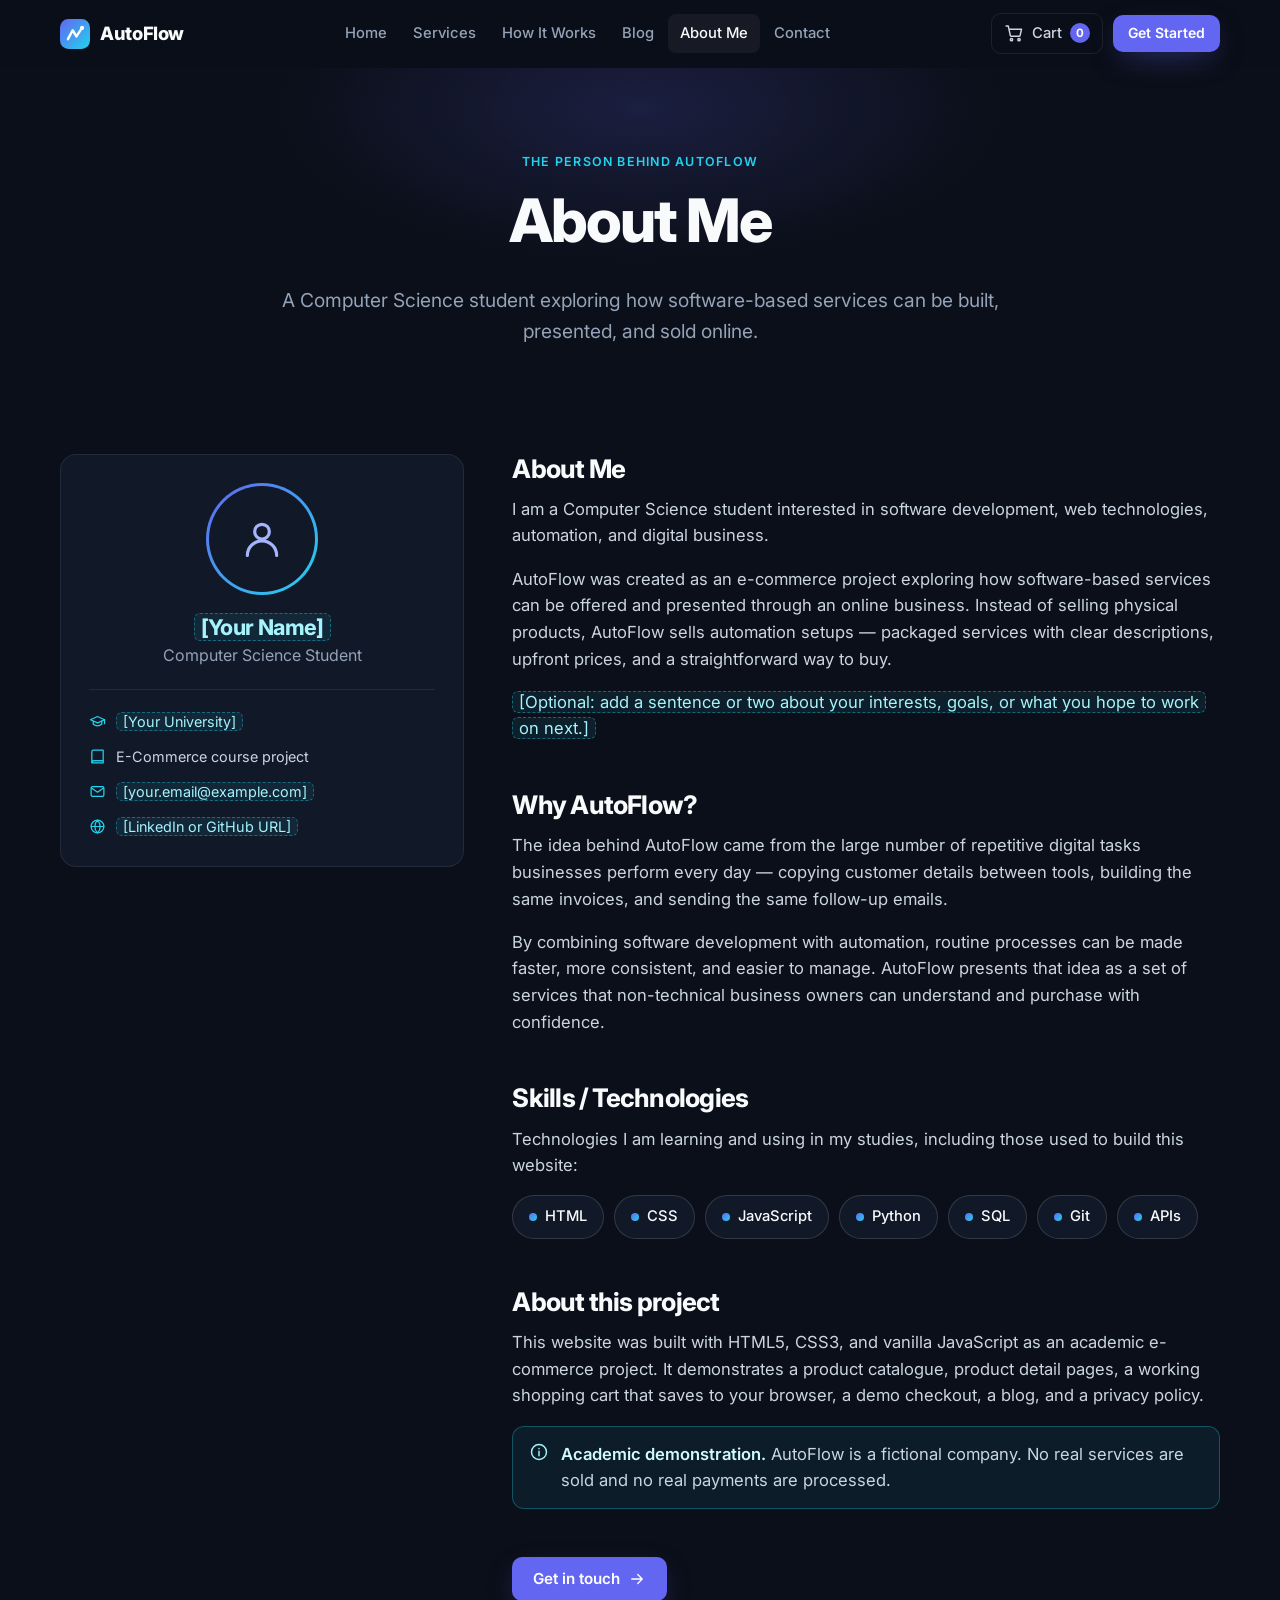
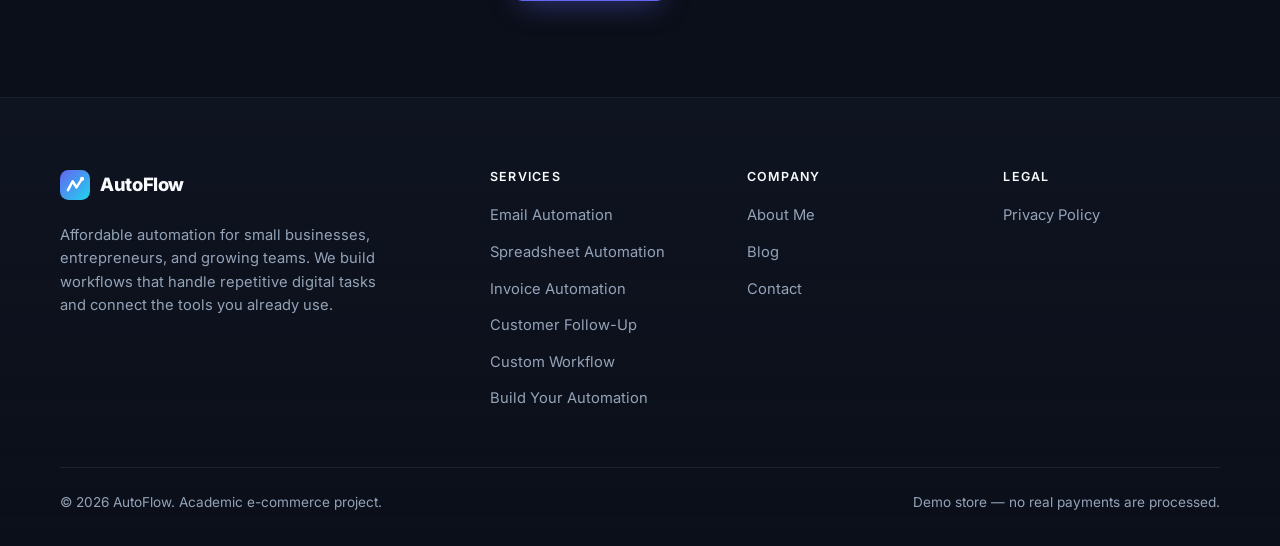
==== autoflow/about.html @ 7ad96731 "Add files via upload" ====
<!DOCTYPE html>
<html lang="en">
<head>
<meta charset="utf-8">
<meta name="viewport" content="width=device-width, initial-scale=1">
<title>About Me | AutoFlow</title>
<meta name="description" content="About the Computer Science student who created AutoFlow as an academic e-commerce project.">
<meta name="theme-color" content="#0B0F19">
<meta name="color-scheme" content="dark">
<link rel="icon" href="assets/images/favicon.svg" type="image/svg+xml">
<link rel="preconnect" href="https://fonts.googleapis.com">
<link rel="preconnect" href="https://fonts.gstatic.com" crossorigin>
<link rel="stylesheet" href="https://fonts.googleapis.com/css2?family=Inter:wght@400;500;600;700;800&display=swap">
<link rel="stylesheet" href="css/style.css">
<script src="js/products.js" defer></script>
<script src="js/cart.js" defer></script>
<script src="js/main.js" defer></script>
</head>
<body>
<a class="skip-link" href="#main">Skip to main content</a>
<header class="site-header">
  <nav class="container nav" aria-label="Main">
    <a class="logo" href="index.html" aria-label="AutoFlow home"><svg class="logo-mark" viewBox="0 0 32 32" aria-hidden="true" focusable="false"><defs><linearGradient id="lg-h" x1="0" y1="0" x2="32" y2="32" gradientUnits="userSpaceOnUse"><stop stop-color="#6366F1"/><stop offset="1" stop-color="#22D3EE"/></linearGradient></defs><rect width="32" height="32" rx="9" fill="url(#lg-h)"/><path d="M8.5 21.5 13.5 12l4 6.5 6-9" fill="none" stroke="#fff" stroke-width="2.6" stroke-linecap="round" stroke-linejoin="round"/><circle cx="23.5" cy="9.5" r="2.2" fill="#fff"/></svg><span>AutoFlow</span></a>
    <ul class="nav-links" id="primary-nav">
      <li><a href="index.html">Home</a></li><li><a href="services.html">Services</a></li><li><a href="index.html#how-it-works">How It Works</a></li><li><a href="blog.html">Blog</a></li><li><a href="about.html" aria-current="page">About Me</a></li><li><a href="contact.html">Contact</a></li><li class="mobile-only"><a class="btn btn-primary" href="services.html">Get Started</a></li>
    </ul>
    <div class="nav-actions">
      <a class="cart-link" href="cart.html" data-cart-link aria-label="Cart"><svg class="icon" viewBox="0 0 24 24" fill="none" stroke="currentColor" stroke-width="1.75" stroke-linecap="round" stroke-linejoin="round" aria-hidden="true" focusable="false"><circle cx="9" cy="20" r="1.4"/><circle cx="18" cy="20" r="1.4"/><path d="M2.5 3.5h2.6l2.5 11.6a1.2 1.2 0 0 0 1.2.9h9.3a1.2 1.2 0 0 0 1.2-.9L21 7.5H6"/></svg><span class="cart-label">Cart</span><span class="cart-count" data-cart-count>0</span></a>
      <a class="btn btn-primary btn-sm btn-get" href="services.html">Get Started</a>
      <button class="nav-toggle" type="button" aria-controls="primary-nav" aria-expanded="false" aria-label="Open menu"><svg class="icon icon-open" viewBox="0 0 24 24" fill="none" stroke="currentColor" stroke-width="1.75" stroke-linecap="round" stroke-linejoin="round" aria-hidden="true" focusable="false"><path d="M4 7h16M4 12h16M4 17h16"/></svg><svg class="icon icon-close" viewBox="0 0 24 24" fill="none" stroke="currentColor" stroke-width="1.75" stroke-linecap="round" stroke-linejoin="round" aria-hidden="true" focusable="false"><path d="M6 6l12 12M18 6 6 18"/></svg></button>
    </div>
  </nav>
</header>
<main id="main" tabindex="-1">

<section class="page-hero" aria-labelledby="page-title">
  <div class="container">
    <p class="eyebrow">The person behind AutoFlow</p>
    <h1 id="page-title">About Me</h1>
    <p class="lead">A Computer Science student exploring how software-based services can be built, presented, and sold online.</p>
  </div>
</section>
<section class="section-tight" aria-label="About me">
  <div class="container about-layout">
    <aside class="card profile-card" aria-label="Profile">
      <div class="avatar"><div class="avatar-inner"><svg class="icon" viewBox="0 0 24 24" fill="none" stroke="currentColor" stroke-width="1.75" stroke-linecap="round" stroke-linejoin="round" aria-hidden="true" focusable="false"><circle cx="12" cy="8" r="4"/><path d="M4 21a8 8 0 0 1 16 0"/></svg></div></div>
      <h2><em class="placeholder">[Your Name]</em></h2>
      <p class="mb-0">Computer Science Student</p>
      <ul class="profile-meta">
        <li><svg class="icon" viewBox="0 0 24 24" fill="none" stroke="currentColor" stroke-width="1.75" stroke-linecap="round" stroke-linejoin="round" aria-hidden="true" focusable="false"><path d="M2 9.5 12 5l10 4.5L12 14 2 9.5z"/><path d="M6 11.5V16c3.5 2.7 8.5 2.7 12 0v-4.5M22 9.5V15"/></svg><span><em class="placeholder">[Your University]</em></span></li>
        <li><svg class="icon" viewBox="0 0 24 24" fill="none" stroke="currentColor" stroke-width="1.75" stroke-linecap="round" stroke-linejoin="round" aria-hidden="true" focusable="false"><path d="M4 5.5A2.5 2.5 0 0 1 6.5 3H20v15H6.5A2.5 2.5 0 0 0 4 20.5v-15z"/><path d="M4 20.5A2.5 2.5 0 0 1 6.5 18H20v3H6.5A2.5 2.5 0 0 1 4 20.5z"/></svg><span>E-Commerce course project</span></li>
        <li><svg class="icon" viewBox="0 0 24 24" fill="none" stroke="currentColor" stroke-width="1.75" stroke-linecap="round" stroke-linejoin="round" aria-hidden="true" focusable="false"><rect x="3" y="5" width="18" height="14" rx="2"/><path d="m3.5 7 8.5 6 8.5-6"/></svg><span><em class="placeholder">[your.email@example.com]</em></span></li>
        <li><svg class="icon" viewBox="0 0 24 24" fill="none" stroke="currentColor" stroke-width="1.75" stroke-linecap="round" stroke-linejoin="round" aria-hidden="true" focusable="false"><circle cx="12" cy="12" r="9"/><path d="M3 12h18M12 3c2.5 2.6 3.8 5.6 3.8 9s-1.3 6.4-3.8 9c-2.5-2.6-3.8-5.6-3.8-9S9.5 5.6 12 3z"/></svg><span><em class="placeholder">[LinkedIn or GitHub URL]</em></span></li>
      </ul>
    </aside>
    <div class="about-content">
      <div class="about-block">
        <h2>About Me</h2>
        <p>I am a Computer Science student interested in software development, web technologies, automation, and digital business.</p>
        <p>AutoFlow was created as an e-commerce project exploring how software-based services can be offered and presented through an online business. Instead of selling physical products, AutoFlow sells automation setups — packaged services with clear descriptions, upfront prices, and a straightforward way to buy.</p>
        <p><em class="placeholder">[Optional: add a sentence or two about your interests, goals, or what you hope to work on next.]</em></p>
      </div>
      <div class="about-block">
        <h2>Why AutoFlow?</h2>
        <p>The idea behind AutoFlow came from the large number of repetitive digital tasks businesses perform every day — copying customer details between tools, building the same invoices, and sending the same follow-up emails.</p>
        <p>By combining software development with automation, routine processes can be made faster, more consistent, and easier to manage. AutoFlow presents that idea as a set of services that non-technical business owners can understand and purchase with confidence.</p>
      </div>
      <div class="about-block">
        <h2>Skills / Technologies</h2>
        <p>Technologies I am learning and using in my studies, including those used to build this website:</p>
        <ul class="skill-badges" aria-label="Skills and technologies"><li class="skill-badge"><span class="dot" aria-hidden="true"></span>HTML</li><li class="skill-badge"><span class="dot" aria-hidden="true"></span>CSS</li><li class="skill-badge"><span class="dot" aria-hidden="true"></span>JavaScript</li><li class="skill-badge"><span class="dot" aria-hidden="true"></span>Python</li><li class="skill-badge"><span class="dot" aria-hidden="true"></span>SQL</li><li class="skill-badge"><span class="dot" aria-hidden="true"></span>Git</li><li class="skill-badge"><span class="dot" aria-hidden="true"></span>APIs</li></ul>
      </div>
      <div class="about-block">
        <h2>About this project</h2>
        <p>This website was built with HTML5, CSS3, and vanilla JavaScript as an academic e-commerce project. It demonstrates a product catalogue, product detail pages, a working shopping cart that saves to your browser, a demo checkout, a blog, and a privacy policy.</p>
        <div class="notice"><svg class="icon" viewBox="0 0 24 24" fill="none" stroke="currentColor" stroke-width="1.75" stroke-linecap="round" stroke-linejoin="round" aria-hidden="true" focusable="false"><circle cx="12" cy="12" r="9"/><path d="M12 11v5.5M12 7.8v.2"/></svg><p><strong>Academic demonstration.</strong> AutoFlow is a fictional company. No real services are sold and no real payments are processed.</p></div>
      </div>
      <a class="btn btn-primary" href="contact.html">Get in touch <svg class="icon icon-arrow" viewBox="0 0 24 24" fill="none" stroke="currentColor" stroke-width="1.75" stroke-linecap="round" stroke-linejoin="round" aria-hidden="true" focusable="false"><path d="M5 12h14M13 6l6 6-6 6"/></svg></a>
    </div>
  </div>
</section>

</main>
<footer class="site-footer">
  <div class="container">
    <div class="footer-grid">
      <div class="footer-brand">
        <a class="logo" href="index.html" aria-label="AutoFlow home"><svg class="logo-mark" viewBox="0 0 32 32" aria-hidden="true" focusable="false"><defs><linearGradient id="lg-f" x1="0" y1="0" x2="32" y2="32" gradientUnits="userSpaceOnUse"><stop stop-color="#6366F1"/><stop offset="1" stop-color="#22D3EE"/></linearGradient></defs><rect width="32" height="32" rx="9" fill="url(#lg-f)"/><path d="M8.5 21.5 13.5 12l4 6.5 6-9" fill="none" stroke="#fff" stroke-width="2.6" stroke-linecap="round" stroke-linejoin="round"/><circle cx="23.5" cy="9.5" r="2.2" fill="#fff"/></svg><span>AutoFlow</span></a>
        <p>Affordable automation for small businesses, entrepreneurs, and growing teams. We build workflows that handle repetitive digital tasks and connect the tools you already use.</p>
      </div>
      <div>
        <h2 class="footer-title">Services</h2>
        <ul class="footer-links">
          <li><a href="product.html?id=email">Email Automation</a></li>
          <li><a href="product.html?id=spreadsheet">Spreadsheet Automation</a></li>
          <li><a href="product.html?id=invoice">Invoice Automation</a></li>
          <li><a href="product.html?id=followup">Customer Follow-Up</a></li>
          <li><a href="product.html?id=custom">Custom Workflow</a></li>
          <li><a href="automation-builder.html">Build Your Automation</a></li>
        </ul>
      </div>
      <div>
        <h2 class="footer-title">Company</h2>
        <ul class="footer-links">
          <li><a href="about.html">About Me</a></li>
          <li><a href="blog.html">Blog</a></li>
          <li><a href="contact.html">Contact</a></li>
        </ul>
      </div>
      <div>
        <h2 class="footer-title">Legal</h2>
        <ul class="footer-links">
          <li><a href="privacy.html">Privacy Policy</a></li>
        </ul>
      </div>
    </div>
    <div class="footer-bottom">
      <p>© 2026 AutoFlow. Academic e-commerce project.</p>
      <p>Demo store — no real payments are processed.</p>
    </div>
  </div>
</footer>
<div class="toast-region" aria-live="polite"></div>
</body>
</html>
---- autoflow/css/style.css ----
/* ==========================================================================
   AutoFlow — Global stylesheet
   Academic e-commerce project · HTML5 / CSS3 / Vanilla JS
   ========================================================================== */

/* ---------- Design tokens ---------- */
:root {
  --bg: #0B0F19;
  --bg-2: #111827;
  --bg-3: #162033;
  --primary: #6366F1;
  --primary-hover: #7C7FF5;
  --accent: #22D3EE;
  --text: #F8FAFC;
  --text-soft: #CBD5E1;
  --muted: #94A3B8;
  --border: rgba(255, 255, 255, 0.08);
  --border-strong: rgba(255, 255, 255, 0.14);
  --border-hover: rgba(99, 102, 241, 0.55);
  --success: #34D399;
  --danger: #F87171;
  --grad: linear-gradient(135deg, #6366F1 0%, #22D3EE 100%);
  --radius: 16px;
  --radius-sm: 10px;
  --shadow: 0 18px 40px -18px rgba(0, 0, 0, 0.7);
  --shadow-glow: 0 10px 30px -10px rgba(99, 102, 241, 0.55);
  --max: 1160px;
  --header-h: 68px;
  --font: "Inter", system-ui, -apple-system, "Segoe UI", Roboto, Helvetica, Arial, sans-serif;
  color-scheme: dark;
}

/* ---------- Reset / base ---------- */
*, *::before, *::after { box-sizing: border-box; }
html { scroll-behavior: smooth; scroll-padding-top: calc(var(--header-h) + 16px); -webkit-text-size-adjust: 100%; }
body {
  margin: 0;
  font-family: var(--font);
  font-size: 16px;
  line-height: 1.6;
  background: var(--bg);
  color: var(--text);
  -webkit-font-smoothing: antialiased;
  overflow-x: hidden;
}
img, svg { display: block; max-width: 100%; }
a { color: inherit; text-decoration: none; }
button { font: inherit; }
h1, h2, h3, h4 { margin: 0 0 0.5em; line-height: 1.15; letter-spacing: -0.02em; color: var(--text); }
h1 { font-size: clamp(2.25rem, 5.2vw, 3.75rem); font-weight: 800; letter-spacing: -0.035em; }
h2 { font-size: clamp(1.75rem, 3.4vw, 2.5rem); font-weight: 750; letter-spacing: -0.03em; }
h3 { font-size: 1.15rem; font-weight: 650; }
.h3 { font-size: 1.2rem; font-weight: 650; letter-spacing: -0.01em; }
p { margin: 0 0 1em; color: var(--muted); }
ul, ol { color: var(--muted); }
strong { color: var(--text); font-weight: 600; }
.lead { font-size: clamp(1.05rem, 1.6vw, 1.2rem); color: var(--muted); max-width: 60ch; }
.muted { color: var(--muted); }
.small { font-size: 0.875rem; }
.center { text-align: center; }

:focus-visible { outline: 2px solid var(--accent); outline-offset: 3px; border-radius: 6px; }

.sr-only {
  position: absolute !important; width: 1px; height: 1px; padding: 0; margin: -1px;
  overflow: hidden; clip: rect(0 0 0 0); white-space: nowrap; border: 0;
}
.skip-link {
  position: absolute; left: 16px; top: -100px; z-index: 200;
  background: var(--primary); color: #fff; padding: 10px 16px; border-radius: 8px; font-weight: 600;
}
.skip-link:focus { top: 12px; }

@media (prefers-reduced-motion: reduce) {
  *, *::before, *::after { animation: none !important; transition: none !important; }
  html { scroll-behavior: auto; }
}

/* ---------- Layout ---------- */
.container { width: min(var(--max), 100% - 32px); margin-inline: auto; }
.container-narrow { width: min(760px, 100% - 32px); margin-inline: auto; }
section { padding: 96px 0; }
.section-tight { padding: 48px 0 96px; }
.section-alt { background: linear-gradient(180deg, transparent, rgba(17, 24, 39, 0.65) 20%, rgba(17, 24, 39, 0.65) 80%, transparent); }
.section-head { max-width: 680px; margin: 0 auto 56px; text-align: center; }
.section-head .lead { margin-inline: auto; }
.section-head.left { margin-left: 0; text-align: left; }

.grid { display: grid; gap: 24px; }
.grid-2 { grid-template-columns: repeat(2, minmax(0, 1fr)); }
.grid-3 { grid-template-columns: repeat(3, minmax(0, 1fr)); }
.grid-4 { grid-template-columns: repeat(4, minmax(0, 1fr)); }
@media (max-width: 1000px) {
  .grid-3, .grid-4 { grid-template-columns: repeat(2, minmax(0, 1fr)); }
}
@media (max-width: 640px) {
  section { padding: 72px 0; }
  .grid-2, .grid-3, .grid-4 { grid-template-columns: minmax(0, 1fr); }
}

/* ---------- Typography helpers ---------- */
.eyebrow {
  display: inline-flex; align-items: center; gap: 8px;
  font-size: 0.78rem; font-weight: 600; letter-spacing: 0.1em; text-transform: uppercase;
  color: var(--accent); margin-bottom: 14px;
}
.eyebrow-pill {
  padding: 6px 12px 6px 8px; border-radius: 999px;
  border: 1px solid rgba(34, 211, 238, 0.25); background: rgba(34, 211, 238, 0.06);
  letter-spacing: 0.04em; text-transform: none; font-size: 0.82rem; color: #A5F3FC;
}
.eyebrow-pill .dot { width: 8px; height: 8px; border-radius: 50%; background: var(--accent); box-shadow: 0 0 0 4px rgba(34, 211, 238, 0.15); }
.gradient-text {
  background: var(--grad); -webkit-background-clip: text; background-clip: text;
  color: transparent; -webkit-text-fill-color: transparent;
}

/* ---------- Icons ---------- */
.icon { width: 20px; height: 20px; flex: none; }
.icon-box {
  width: 46px; height: 46px; border-radius: 12px; display: grid; place-items: center;
  background: rgba(99, 102, 241, 0.12); color: #A5B4FC;
  border: 1px solid rgba(99, 102, 241, 0.28); margin-bottom: 20px; flex: none;
}
.icon-box .icon { width: 22px; height: 22px; }
.icon-box.cyan { background: rgba(34, 211, 238, 0.09); color: var(--accent); border-color: rgba(34, 211, 238, 0.28); }
.icon-box.lg { width: 56px; height: 56px; border-radius: 14px; }
.icon-box.lg .icon { width: 26px; height: 26px; }

/* ---------- Buttons ---------- */
.btn {
  display: inline-flex; align-items: center; justify-content: center; gap: 8px;
  padding: 12px 20px; border-radius: var(--radius-sm); border: 1px solid transparent;
  font-weight: 600; font-size: 0.95rem; line-height: 1.2; cursor: pointer; white-space: nowrap;
  transition: background-color 0.18s ease, border-color 0.18s ease, color 0.18s ease, transform 0.18s ease, box-shadow 0.18s ease;
}
.btn .icon { width: 18px; height: 18px; transition: transform 0.18s ease; }
.btn:hover .icon-arrow { transform: translateX(3px); }
.btn-primary { background: var(--primary); color: #fff; box-shadow: var(--shadow-glow); }
.btn-primary:hover { background: var(--primary-hover); transform: translateY(-1px); }
.btn-primary:active { transform: translateY(0); }
.btn-secondary { background: rgba(255, 255, 255, 0.04); border-color: var(--border-strong); color: var(--text); }
.btn-secondary:hover { background: rgba(255, 255, 255, 0.08); border-color: rgba(255, 255, 255, 0.24); }
.btn-gradient { background: var(--grad); color: #0B0F19; box-shadow: 0 10px 30px -10px rgba(34, 211, 238, 0.45); }
.btn-gradient:hover { transform: translateY(-1px); filter: brightness(1.06); }
.btn-ghost { background: transparent; color: var(--muted); padding: 10px 12px; }
.btn-ghost:hover { color: var(--text); background: rgba(255, 255, 255, 0.05); }
.btn-sm { padding: 9px 14px; font-size: 0.875rem; }
.btn-lg { padding: 15px 26px; font-size: 1rem; }
.btn-block { width: 100%; }
.btn[disabled], .btn[aria-disabled="true"] { opacity: 0.5; cursor: not-allowed; transform: none; box-shadow: none; }
.btn.is-added { background: #059669; box-shadow: none; }

.text-link { color: #A5B4FC; font-weight: 600; display: inline-flex; align-items: center; gap: 6px; }
.text-link:hover { color: var(--accent); }
.text-link .icon { width: 16px; height: 16px; }

/* ---------- Badges ---------- */
.badge {
  display: inline-flex; align-items: center; gap: 6px; padding: 4px 10px; border-radius: 999px;
  font-size: 0.75rem; font-weight: 600; background: rgba(255, 255, 255, 0.06); color: var(--text-soft);
  border: 1px solid var(--border);
}
.badge-grad { background: var(--grad); color: #0B0F19; border: 0; }
.badge-demo { background: rgba(34, 211, 238, 0.1); color: #A5F3FC; border-color: rgba(34, 211, 238, 0.3); }

/* ---------- Header / navigation ---------- */
.site-header {
  position: sticky; top: 0; z-index: 60; height: var(--header-h);
  background: rgba(11, 15, 25, 0.78); -webkit-backdrop-filter: blur(14px); backdrop-filter: blur(14px);
  border-bottom: 1px solid transparent; transition: border-color 0.2s ease;
}
.site-header.scrolled { border-bottom-color: var(--border); }
.nav { height: 100%; display: flex; align-items: center; justify-content: space-between; gap: 20px; }
.logo { display: inline-flex; align-items: center; gap: 10px; font-weight: 800; font-size: 1.15rem; letter-spacing: -0.02em; }
.logo-mark { width: 30px; height: 30px; }
.nav-links { display: flex; align-items: center; gap: 2px; list-style: none; margin: 0; padding: 0; }
.nav-links a {
  display: block; padding: 8px 12px; border-radius: 8px; color: var(--muted);
  font-size: 0.925rem; font-weight: 500; transition: color 0.15s ease, background-color 0.15s ease;
}
.nav-links a:hover, .nav-links a[aria-current="page"] { color: var(--text); background: rgba(255, 255, 255, 0.05); }
.nav-links .mobile-only { display: none; }
.nav-actions { display: flex; align-items: center; gap: 10px; }
.cart-link {
  display: inline-flex; align-items: center; gap: 8px; padding: 8px 12px; border-radius: 10px;
  color: var(--text-soft); font-size: 0.925rem; font-weight: 500; border: 1px solid var(--border);
  transition: border-color 0.15s ease, background-color 0.15s ease;
}
.cart-link:hover, .cart-link[aria-current="page"] { border-color: var(--border-strong); background: rgba(255, 255, 255, 0.05); color: var(--text); }
.cart-count {
  min-width: 20px; height: 20px; padding: 0 6px; border-radius: 999px; background: var(--primary);
  color: #fff; font-size: 0.72rem; font-weight: 700; display: inline-grid; place-items: center;
}
.cart-count.bump { animation: bump 0.35s ease; }
@keyframes bump { 50% { transform: scale(1.3); } }
.nav-toggle {
  display: none; width: 42px; height: 42px; border-radius: 10px; border: 1px solid var(--border);
  background: transparent; color: var(--text); cursor: pointer; place-items: center;
}
.nav-toggle .icon-close { display: none; }
.nav-toggle[aria-expanded="true"] .icon-open { display: none; }
.nav-toggle[aria-expanded="true"] .icon-close { display: block; }

@media (max-width: 980px) {
  .nav-toggle { display: inline-grid; }
  .nav-actions .btn-get { display: none; }
  .nav-links {
    position: fixed; top: var(--header-h); left: 0; right: 0;
    flex-direction: column; align-items: stretch; gap: 4px;
    padding: 12px 16px 24px; background: var(--bg); border-bottom: 1px solid var(--border);
    box-shadow: var(--shadow); display: none;
    max-height: calc(100vh - var(--header-h)); overflow-y: auto;
  }
  .nav-links.open { display: flex; }
  .nav-links a { padding: 13px 14px; font-size: 1rem; }
  .nav-links .mobile-only { display: block; margin-top: 8px; }
  .nav-links .mobile-only .btn { display: flex; width: 100%; color: #fff; }
}
@media (max-width: 420px) {
  .cart-link .cart-label { display: none; }
}

/* ---------- Cards ---------- */
.card {
  background: var(--bg-2); border: 1px solid var(--border); border-radius: var(--radius);
  padding: 28px; position: relative;
}
.card-hover { transition: transform 0.22s ease, border-color 0.22s ease, box-shadow 0.22s ease; }
.card-hover:hover { transform: translateY(-4px); border-color: var(--border-hover); box-shadow: var(--shadow); }
.card h3 { margin-bottom: 8px; }
.card p:last-child { margin-bottom: 0; }

/* ---------- Hero ---------- */
.hero { padding: 88px 0 104px; position: relative; overflow: hidden; }
.hero::before {
  content: ""; position: absolute; inset: -240px -10% auto; height: 760px; pointer-events: none;
  background:
    radial-gradient(620px 320px at 72% 38%, rgba(99, 102, 241, 0.22), transparent 70%),
    radial-gradient(480px 260px at 18% 12%, rgba(34, 211, 238, 0.09), transparent 70%);
}
.hero::after {
  content: ""; position: absolute; inset: 0; pointer-events: none; opacity: 0.35;
  background-image: linear-gradient(rgba(255,255,255,0.035) 1px, transparent 1px), linear-gradient(90deg, rgba(255,255,255,0.035) 1px, transparent 1px);
  background-size: 56px 56px;
  -webkit-mask-image: radial-gradient(ellipse 70% 60% at 50% 30%, #000 30%, transparent 75%);
  mask-image: radial-gradient(ellipse 70% 60% at 50% 30%, #000 30%, transparent 75%);
}
.hero-grid { position: relative; z-index: 1; display: grid; grid-template-columns: 1.1fr 0.9fr; gap: 64px; align-items: center; }
.hero h1 { margin-bottom: 22px; }
.hero-actions { display: flex; flex-wrap: wrap; gap: 12px; margin-top: 34px; }
.hero-points { list-style: none; padding: 0; margin: 30px 0 0; display: flex; flex-wrap: wrap; gap: 10px 22px; font-size: 0.9rem; }
.hero-points li { display: flex; align-items: center; gap: 8px; color: var(--muted); }
.hero-points .icon { width: 16px; height: 16px; color: var(--success); }
@media (max-width: 980px) {
  .hero { padding: 64px 0 80px; }
  .hero-grid { grid-template-columns: minmax(0, 1fr); gap: 48px; }
}

/* ---------- Workflow visual (shared) ---------- */
.flow {
  margin: 0; background: linear-gradient(180deg, rgba(22, 32, 51, 0.9), rgba(17, 24, 39, 0.95));
  border: 1px solid var(--border-strong); border-radius: 20px; padding: 22px;
  box-shadow: 0 30px 80px -30px rgba(99, 102, 241, 0.45), var(--shadow);
}
.flow-header { display: flex; align-items: center; justify-content: space-between; gap: 12px; padding: 2px 4px 18px; border-bottom: 1px solid var(--border); margin-bottom: 20px; }
.flow-header strong { display: block; font-size: 0.95rem; }
.flow-header small { color: var(--muted); font-size: 0.8rem; }
.flow-header h2 { margin: 0; }
.status { display: inline-flex; align-items: center; gap: 8px; font-size: 0.78rem; font-weight: 600; color: var(--success); padding: 5px 10px; border-radius: 999px; background: rgba(52, 211, 153, 0.1); border: 1px solid rgba(52, 211, 153, 0.25); }
.status.neutral { color: var(--text-soft); background: rgba(255,255,255,0.05); border-color: var(--border); }
.status-dot { width: 7px; height: 7px; border-radius: 50%; background: currentColor; animation: pulse 2s ease-in-out infinite; }
@keyframes pulse { 0%, 100% { box-shadow: 0 0 0 0 rgba(52, 211, 153, 0.5); } 50% { box-shadow: 0 0 0 5px rgba(52, 211, 153, 0); } }

.flow-steps { list-style: none; margin: 0; padding: 0; }
.flow-step {
  position: relative; display: flex; align-items: center; gap: 14px; padding: 13px 16px;
  border: 1px solid var(--border); border-radius: 12px; background: rgba(11, 15, 25, 0.55);
  animation: rise 0.5s ease both;
}
.flow-step + .flow-step { margin-top: 26px; }
.flow-step + .flow-step::before {
  content: ""; position: absolute; left: 33px; top: -27px; width: 2px; height: 26px;
  background: linear-gradient(var(--primary), var(--accent)); opacity: 0.8;
}
.flow-step + .flow-step::after {
  content: ""; position: absolute; left: 30px; top: -6px; width: 8px; height: 8px;
  border-right: 2px solid var(--accent); border-bottom: 2px solid var(--accent); transform: rotate(45deg) translate(-2px, -2px); opacity: 0.8;
}
.flow-step:nth-child(2) { animation-delay: 0.08s; }
.flow-step:nth-child(3) { animation-delay: 0.16s; }
.flow-step:nth-child(4) { animation-delay: 0.24s; }
.flow-step:nth-child(5) { animation-delay: 0.32s; }
.flow-step:nth-child(6) { animation-delay: 0.40s; }
.flow-step:nth-child(7) { animation-delay: 0.48s; }
@keyframes rise { from { opacity: 0; transform: translateY(8px); } to { opacity: 1; transform: none; } }
.step-icon {
  width: 36px; height: 36px; border-radius: 10px; display: grid; place-items: center; flex: none;
  background: rgba(99, 102, 241, 0.14); color: #A5B4FC; border: 1px solid rgba(99, 102, 241, 0.3);
}
.step-icon .icon { width: 18px; height: 18px; }
.flow-step.trigger .step-icon { background: rgba(34, 211, 238, 0.12); color: var(--accent); border-color: rgba(34, 211, 238, 0.32); }
.step-text { min-width: 0; }
.step-text strong { display: block; font-size: 0.93rem; font-weight: 600; }
.step-text small { display: block; color: var(--muted); font-size: 0.78rem; }
.step-check { margin-left: auto; color: var(--success); }
.step-check .icon { width: 18px; height: 18px; }
.step-tag { margin-left: auto; font-size: 0.7rem; font-weight: 600; text-transform: uppercase; letter-spacing: 0.06em; color: var(--accent); }

/* ---------- Benefits ---------- */
.benefit h3 { font-size: 1.1rem; }

/* ---------- Product cards ---------- */
.product-grid .product-card.premium { grid-column: span 2; }
@media (max-width: 640px) { .product-grid .product-card.premium { grid-column: auto; } }
.product-card { display: flex; flex-direction: column; }
.product-card-top { display: flex; align-items: flex-start; justify-content: space-between; gap: 12px; }
.product-category { font-size: 0.72rem; font-weight: 600; letter-spacing: 0.09em; text-transform: uppercase; color: var(--muted); margin-bottom: 6px; display: block; }
.product-card h3 { font-size: 1.25rem; }
.product-card .desc { margin-bottom: 20px; }
.price { display: flex; align-items: baseline; flex-wrap: wrap; gap: 6px; margin: 0 0 20px; color: var(--text); }
.price-amount { font-size: 2rem; font-weight: 800; letter-spacing: -0.03em; line-height: 1; }
.price-prefix, .price-suffix { font-size: 0.85rem; color: var(--muted); font-weight: 500; }
.features { list-style: none; padding: 0; margin: 0 0 24px; display: grid; gap: 10px; }
.features li { display: flex; align-items: flex-start; gap: 10px; font-size: 0.93rem; color: var(--text-soft); }
.features .icon { width: 18px; height: 18px; color: var(--accent); margin-top: 2px; }
.card-actions { margin-top: auto; display: flex; flex-wrap: wrap; gap: 10px; }
.card-actions .btn { flex: 1 1 140px; }
.product-card.premium {
  border: 1px solid transparent;
  background: linear-gradient(var(--bg-2), var(--bg-2)) padding-box, linear-gradient(135deg, rgba(99,102,241,0.9), rgba(34,211,238,0.9)) border-box;
}
.product-card.premium::before {
  content: ""; position: absolute; inset: 0; border-radius: inherit; pointer-events: none;
  background: radial-gradient(500px 220px at 85% 0%, rgba(99, 102, 241, 0.16), transparent 70%);
}
.product-card.premium > * { position: relative; }
.product-card.premium:hover { border-color: transparent; box-shadow: 0 24px 60px -24px rgba(99, 102, 241, 0.6); }
.premium-body { display: grid; grid-template-columns: 1.1fr 1fr; gap: 28px; align-items: start; }
@media (max-width: 1000px) { .premium-body { grid-template-columns: minmax(0, 1fr); gap: 0; } }

.filters { display: flex; flex-wrap: wrap; justify-content: center; gap: 8px; margin: 0 0 16px; padding: 0; list-style: none; }
.filter-btn {
  padding: 9px 18px; border-radius: 999px; border: 1px solid var(--border-strong);
  background: transparent; color: var(--muted); font-size: 0.9rem; font-weight: 500; cursor: pointer;
  transition: all 0.15s ease;
}
.filter-btn:hover { color: var(--text); border-color: rgba(255,255,255,0.25); }
.filter-btn[aria-pressed="true"] { background: var(--text); color: var(--bg); border-color: var(--text); }
.filter-status { text-align: center; font-size: 0.875rem; color: var(--muted); margin-bottom: 36px; }

/* Comparison table */
.table-wrap { overflow-x: auto; border: 1px solid var(--border); border-radius: var(--radius); background: var(--bg-2); }
.compare-table { width: 100%; border-collapse: collapse; min-width: 640px; font-size: 0.93rem; }
.compare-table th, .compare-table td { padding: 16px 20px; text-align: left; border-bottom: 1px solid var(--border); }
.compare-table thead th { font-size: 0.75rem; text-transform: uppercase; letter-spacing: 0.08em; color: var(--muted); font-weight: 600; background: rgba(255,255,255,0.02); }
.compare-table tbody tr:last-child td, .compare-table tbody tr:last-child th { border-bottom: 0; }
.compare-table tbody th { font-weight: 600; color: var(--text); }
.compare-table td { color: var(--text-soft); }
.compare-table .price-cell { font-weight: 700; color: var(--text); white-space: nowrap; }
.compare-table tr:hover td, .compare-table tr:hover th { background: rgba(255,255,255,0.02); }

/* ---------- Before / after ---------- */
.compare { display: grid; grid-template-columns: 1fr 1fr; gap: 24px; align-items: stretch; }
@media (max-width: 860px) { .compare { grid-template-columns: minmax(0, 1fr); } }
.compare-col { display: flex; flex-direction: column; }
.compare-col .label { display: flex; align-items: center; justify-content: space-between; margin-bottom: 20px; }
.compare-col h3 { margin: 0; font-size: 1.15rem; }
.compare-col.manual { background: rgba(17, 24, 39, 0.6); }
.compare-col.manual .flow-step { border-style: dashed; background: transparent; animation: none; }
.compare-col.manual .step-icon { background: rgba(248, 113, 113, 0.08); color: #FCA5A5; border-color: rgba(248, 113, 113, 0.25); }
.compare-col.manual .flow-step + .flow-step::before { background: rgba(148, 163, 184, 0.35); }
.compare-col.manual .flow-step + .flow-step::after { border-color: rgba(148, 163, 184, 0.45); }
.compare-col.auto { border: 1px solid transparent; background: linear-gradient(var(--bg-2), var(--bg-2)) padding-box, var(--grad) border-box; }
.badge-manual { background: rgba(248, 113, 113, 0.1); color: #FCA5A5; border-color: rgba(248, 113, 113, 0.3); }
.badge-auto { background: rgba(52, 211, 153, 0.1); color: #6EE7B7; border-color: rgba(52, 211, 153, 0.3); }
.auto-panel {
  margin-top: 26px; position: relative; padding: 24px; border-radius: 14px;
  background: radial-gradient(400px 200px at 50% 0%, rgba(99,102,241,0.18), transparent 70%), rgba(11, 15, 25, 0.6);
  border: 1px solid rgba(99, 102, 241, 0.35); text-align: center;
}
.auto-panel::before {
  content: ""; position: absolute; left: 50%; top: -27px; width: 2px; height: 26px; background: linear-gradient(var(--primary), var(--accent));
}
.auto-panel .big { font-size: 1.2rem; font-weight: 700; color: var(--text); margin: 10px 0 18px; }
.auto-panel .icon-box { margin: 0 auto; }
.chip-list { list-style: none; padding: 0; margin: 0; display: flex; flex-wrap: wrap; justify-content: center; gap: 8px; }
.chip { display: inline-flex; align-items: center; gap: 6px; padding: 7px 12px; border-radius: 999px; font-size: 0.83rem; font-weight: 500; background: rgba(255,255,255,0.05); border: 1px solid var(--border); color: var(--text-soft); }
.chip .icon { width: 14px; height: 14px; color: var(--success); }
.auto-note { margin-top: auto; padding-top: 22px; font-size: 0.9rem; }

/* ---------- How it works steps ---------- */
.steps { list-style: none; padding: 0; margin: 0; display: grid; grid-template-columns: repeat(4, minmax(0, 1fr)); gap: 24px; position: relative; }
.steps::before {
  content: ""; position: absolute; top: 48px; left: 12%; right: 12%; height: 1px;
  background: linear-gradient(90deg, transparent, rgba(99,102,241,0.5), rgba(34,211,238,0.5), transparent);
}
.step { text-align: left; }
.step-num {
  width: 40px; height: 40px; border-radius: 999px; display: grid; place-items: center; margin-bottom: 18px;
  background: var(--grad); color: #0B0F19; font-weight: 800; font-size: 0.95rem; position: relative;
  box-shadow: 0 0 0 6px var(--bg-2);
}
@media (max-width: 1000px) { .steps { grid-template-columns: repeat(2, minmax(0, 1fr)); } .steps::before { display: none; } }
@media (max-width: 560px) { .steps { grid-template-columns: minmax(0, 1fr); } }

/* ---------- CTA band ---------- */
.cta-band {
  position: relative; overflow: hidden; text-align: center; padding: 72px 32px; border-radius: 24px;
  border: 1px solid var(--border-strong);
  background: radial-gradient(600px 260px at 50% 0%, rgba(99, 102, 241, 0.28), transparent 70%), radial-gradient(500px 240px at 50% 120%, rgba(34, 211, 238, 0.12), transparent 70%), var(--bg-2);
}
.cta-band h2 { max-width: 640px; margin-inline: auto; }
.cta-band p { max-width: 520px; margin: 0 auto 28px; }
.cta-actions { display: flex; flex-wrap: wrap; justify-content: center; gap: 12px; }
@media (max-width: 560px) { .cta-band { padding: 56px 20px; } }

/* ---------- Page hero (inner pages) ---------- */
.page-hero { padding: 80px 0 40px; text-align: center; position: relative; overflow: hidden; }
.page-hero::before {
  content: ""; position: absolute; inset: -200px 0 auto; height: 480px; pointer-events: none;
  background: radial-gradient(520px 220px at 50% 50%, rgba(99, 102, 241, 0.18), transparent 70%);
}
.page-hero > .container { position: relative; }
.page-hero .lead { margin-inline: auto; }
.page-hero.compact { padding: 64px 0 24px; }
.page-hero.left { text-align: left; }
.page-hero.left .lead { margin-inline: 0; }
.breadcrumb { display: flex; flex-wrap: wrap; gap: 8px; list-style: none; padding: 0; margin: 0 0 24px; font-size: 0.85rem; color: var(--muted); }
.breadcrumb li + li::before { content: "/"; margin-right: 8px; opacity: 0.5; }
.breadcrumb a:hover { color: var(--text); }

/* ---------- Product detail ---------- */
.product-detail { display: grid; grid-template-columns: minmax(0, 1.5fr) minmax(0, 0.85fr); gap: 48px; align-items: start; }
.detail-intro { margin-bottom: 48px; }
.detail-intro h1 { font-size: clamp(2rem, 4.2vw, 3rem); }
.detail-section { margin-bottom: 48px; }
.detail-section h2 { font-size: 1.4rem; margin-bottom: 20px; }
.check-grid { list-style: none; padding: 0; margin: 0; display: grid; grid-template-columns: repeat(2, minmax(0, 1fr)); gap: 12px; }
.check-grid li { display: flex; gap: 12px; align-items: flex-start; padding: 14px 16px; border-radius: 12px; background: var(--bg-2); border: 1px solid var(--border); color: var(--text-soft); font-size: 0.95rem; }
.check-grid .icon { color: var(--accent); width: 18px; height: 18px; margin-top: 2px; }
@media (max-width: 560px) { .check-grid { grid-template-columns: minmax(0, 1fr); } }
.mini-steps { list-style: none; padding: 0; margin: 0; display: grid; gap: 14px; counter-reset: ms; }
.mini-steps li { counter-increment: ms; display: grid; grid-template-columns: 34px 1fr; gap: 14px; align-items: start; }
.mini-steps li::before {
  content: counter(ms); width: 34px; height: 34px; border-radius: 50%; display: grid; place-items: center;
  font-weight: 700; font-size: 0.85rem; color: #A5B4FC; border: 1px solid rgba(99,102,241,0.4); background: rgba(99,102,241,0.1);
}
.mini-steps strong { display: block; }
.mini-steps span { color: var(--muted); font-size: 0.93rem; }
.wf-inline { list-style: none; padding: 20px; margin: 0; display: flex; flex-wrap: wrap; align-items: center; gap: 12px 8px; background: var(--bg-2); border: 1px solid var(--border); border-radius: var(--radius); }
.wf-inline li { display: inline-flex; align-items: center; gap: 8px; }
.wf-inline li + li::before { content: "→"; content: "→" / ""; color: var(--accent); font-weight: 700; }
.wf-chip { padding: 8px 14px; border-radius: 999px; background: rgba(11, 15, 25, 0.7); border: 1px solid var(--border-strong); font-size: 0.9rem; font-weight: 500; color: var(--text); }
.wf-inline li:first-child .wf-chip { border-color: rgba(34, 211, 238, 0.45); color: #A5F3FC; }
.tag-list { list-style: none; padding: 0; margin: 0; display: flex; flex-wrap: wrap; gap: 8px; }
.tag-list li { padding: 7px 13px; border-radius: 999px; background: rgba(99,102,241,0.1); border: 1px solid rgba(99,102,241,0.25); color: #C7D2FE; font-size: 0.875rem; }
.best-list { list-style: none; padding: 0; margin: 0; display: grid; gap: 10px; }
.best-list li { display: flex; gap: 10px; align-items: flex-start; color: var(--text-soft); }
.best-list .icon { color: var(--primary); width: 18px; height: 18px; margin-top: 3px; }

.buy-box { position: sticky; top: calc(var(--header-h) + 24px); }
.buy-box h2 { font-size: 1.2rem; margin-bottom: 4px; }
.buy-box .price { margin: 14px 0 6px; }
.buy-box .price-amount { font-size: 2.5rem; }
.buy-box .actions { display: grid; gap: 10px; margin: 22px 0; }
.assurances { list-style: none; padding: 20px 0 0; margin: 0; border-top: 1px solid var(--border); display: grid; gap: 10px; font-size: 0.9rem; }
.assurances li { display: flex; align-items: center; gap: 10px; color: var(--text-soft); }
.assurances .icon { width: 17px; height: 17px; color: var(--success); }
.demo-note { margin-top: 18px; font-size: 0.8rem; color: var(--muted); display: flex; gap: 8px; align-items: flex-start; }
.demo-note .icon { width: 16px; height: 16px; margin-top: 2px; color: var(--accent); }
@media (max-width: 900px) {
  .product-detail { grid-template-columns: minmax(0, 1fr); gap: 0; }
  .buy-box { position: static; margin-bottom: 48px; }
  .product-detail aside { order: -1; }
}

/* ---------- FAQ accordion ---------- */
.faq { max-width: 780px; margin: 0 auto; border-top: 1px solid var(--border); }
.faq-item { border-bottom: 1px solid var(--border); }
.faq-item h3 { margin: 0; font-size: inherit; }
.faq-q {
  width: 100%; display: flex; align-items: center; justify-content: space-between; gap: 16px;
  padding: 22px 4px; background: none; border: 0; color: var(--text); text-align: left;
  font-size: 1.05rem; font-weight: 600; cursor: pointer;
}
.faq-q:hover { color: #C7D2FE; }
.faq-q .icon { transition: transform 0.2s ease; color: var(--muted); }
.faq-q[aria-expanded="true"] .icon { transform: rotate(45deg); color: var(--accent); }
.faq-a { padding: 0 4px 22px; }
.faq-a p { margin: 0; max-width: 65ch; }

/* ---------- Cart ---------- */
.cart-layout { display: grid; grid-template-columns: minmax(0, 1.6fr) minmax(0, 1fr); gap: 28px; align-items: start; }
.cart-list { list-style: none; margin: 0; padding: 0; }
.cart-item { display: grid; grid-template-columns: auto minmax(0, 1fr) auto auto auto; gap: 18px; align-items: center; padding: 22px 0; border-bottom: 1px solid var(--border); }
.cart-item:first-child { padding-top: 6px; }
.cart-item .icon-box { margin: 0; }
.cart-item-name { font-weight: 600; color: var(--text); display: block; }
.cart-item-name:hover { color: #C7D2FE; }
.cart-item-meta { font-size: 0.85rem; color: var(--muted); }
.cart-line-total { font-weight: 700; min-width: 84px; text-align: right; }
.qty { display: inline-flex; align-items: center; border: 1px solid var(--border-strong); border-radius: 10px; overflow: hidden; }
.qty button { width: 34px; height: 34px; display: grid; place-items: center; border: 0; background: transparent; color: var(--text-soft); cursor: pointer; }
.qty button:hover:not([disabled]) { background: rgba(255,255,255,0.06); color: var(--text); }
.qty button[disabled] { opacity: 0.35; cursor: not-allowed; }
.qty button .icon { width: 15px; height: 15px; }
.qty output { min-width: 32px; text-align: center; font-weight: 600; font-size: 0.93rem; }
.remove-btn { width: 36px; height: 36px; display: grid; place-items: center; border-radius: 10px; border: 1px solid transparent; background: transparent; color: var(--muted); cursor: pointer; }
.remove-btn:hover { color: var(--danger); border-color: rgba(248,113,113,0.3); background: rgba(248,113,113,0.08); }
.remove-btn .icon { width: 18px; height: 18px; }
.cart-footer { display: flex; flex-wrap: wrap; justify-content: space-between; gap: 12px; padding-top: 22px; }
.summary h2 { font-size: 1.15rem; margin-bottom: 18px; }
.summary-row { display: flex; justify-content: space-between; gap: 12px; padding: 7px 0; font-size: 0.95rem; color: var(--muted); }
.summary-row span:last-child { color: var(--text-soft); font-variant-numeric: tabular-nums; }
.summary-total { margin-top: 10px; padding-top: 16px; border-top: 1px solid var(--border); font-size: 1.15rem; font-weight: 700; color: var(--text); }
.summary-total span:last-child { color: var(--text); }
.summary .btn { margin-top: 22px; }
.summary-items { list-style: none; padding: 0; margin: 0 0 16px; border-bottom: 1px solid var(--border); }
.summary-items li { display: flex; justify-content: space-between; gap: 12px; padding: 0 0 14px; font-size: 0.93rem; color: var(--text-soft); }
.summary-items .qty-x { color: var(--muted); }
.empty-state { text-align: center; padding: 72px 24px; }
.empty-state .icon-box { margin: 0 auto 20px; }
.empty-state p { max-width: 420px; margin: 0 auto 26px; }
@media (max-width: 900px) { .cart-layout { grid-template-columns: minmax(0, 1fr); } }
@media (max-width: 600px) {
  .cart-item { grid-template-columns: auto minmax(0, 1fr) auto; grid-template-areas: "icon info remove" "icon qty total"; gap: 12px 14px; }
  .cart-item .icon-box { grid-area: icon; align-self: start; width: 40px; height: 40px; }
  .cart-item-info { grid-area: info; }
  .cart-item .qty { grid-area: qty; justify-self: start; }
  .cart-line-total { grid-area: total; }
  .remove-btn { grid-area: remove; justify-self: end; }
}

/* ---------- Forms ---------- */
.form-grid { display: grid; grid-template-columns: repeat(2, minmax(0, 1fr)); gap: 18px; }
.field { display: flex; flex-direction: column; gap: 7px; min-width: 0; }
.field.full { grid-column: 1 / -1; }
label, .label { font-size: 0.875rem; font-weight: 500; color: var(--text-soft); }
.req { color: var(--accent); margin-left: 2px; }
.optional { color: var(--muted); font-weight: 400; font-size: 0.8rem; }
input[type="text"], input[type="email"], input[type="tel"], select, textarea {
  width: 100%; font: inherit; font-size: 0.95rem; color: var(--text); background: var(--bg);
  border: 1px solid rgba(255, 255, 255, 0.13); border-radius: var(--radius-sm); padding: 12px 14px;
  transition: border-color 0.15s ease, box-shadow 0.15s ease;
}
input::placeholder, textarea::placeholder { color: #64748B; }
textarea { min-height: 128px; resize: vertical; }
select {
  appearance: none; -webkit-appearance: none; cursor: pointer; padding-right: 40px;
  background-image: url("data:image/svg+xml,%3Csvg xmlns='http://www.w3.org/2000/svg' viewBox='0 0 24 24' fill='none' stroke='%2394A3B8' stroke-width='2' stroke-linecap='round' stroke-linejoin='round'%3E%3Cpath d='m6 9 6 6 6-6'/%3E%3C/svg%3E");
  background-repeat: no-repeat; background-position: right 14px center; background-size: 16px;
}
select option { background: var(--bg-2); color: var(--text); }
input:hover, select:hover, textarea:hover { border-color: rgba(255,255,255,0.22); }
input:focus, select:focus, textarea:focus { outline: none; border-color: var(--primary); box-shadow: 0 0 0 3px rgba(99, 102, 241, 0.3); }
.field.invalid input, .field.invalid select, .field.invalid textarea { border-color: var(--danger); }
.field.invalid input:focus, .field.invalid select:focus, .field.invalid textarea:focus { box-shadow: 0 0 0 3px rgba(248, 113, 113, 0.25); }
.error-msg { color: #FCA5A5; font-size: 0.8rem; min-height: 0; }
.error-msg:empty { display: none; }
.hint { font-size: 0.8rem; color: var(--muted); margin: 0; }
.check-field { display: flex; gap: 12px; align-items: flex-start; }
.check-field input { width: 18px; height: 18px; margin: 2px 0 0; accent-color: var(--primary); flex: none; cursor: pointer; }
.check-field label { font-weight: 400; color: var(--text-soft); cursor: pointer; }
.check-field a { color: #A5B4FC; text-decoration: underline; text-underline-offset: 2px; }
fieldset.form-section { border: 0; padding: 0; margin: 0 0 36px; min-width: 0; }
fieldset.form-section legend { padding: 0; margin-bottom: 18px; font-size: 1.15rem; font-weight: 700; color: var(--text); display: flex; align-items: center; gap: 12px; }
.legend-num { width: 28px; height: 28px; border-radius: 50%; display: inline-grid; place-items: center; background: rgba(99,102,241,0.15); border: 1px solid rgba(99,102,241,0.4); color: #C7D2FE; font-size: 0.8rem; font-weight: 700; }
.input-icon { position: relative; }
.input-icon .icon { position: absolute; left: 14px; top: 50%; transform: translateY(-50%); width: 18px; height: 18px; color: var(--muted); pointer-events: none; }
.input-icon input { padding-left: 42px; }
@media (max-width: 640px) { .form-grid { grid-template-columns: minmax(0, 1fr); } }

.notice {
  display: flex; gap: 12px; align-items: flex-start; padding: 14px 16px; border-radius: 12px;
  background: rgba(34, 211, 238, 0.07); border: 1px solid rgba(34, 211, 238, 0.3); color: #A5F3FC; font-size: 0.9rem;
}
.notice .icon { width: 20px; height: 20px; flex: none; margin-top: 1px; }
.notice p { color: inherit; margin: 0; }
.notice strong { color: #CFFAFE; }
.notice-warn { background: rgba(251, 191, 36, 0.07); border-color: rgba(251, 191, 36, 0.3); color: #FDE68A; }

.success-panel { text-align: center; padding: 56px 28px; }
.success-panel .icon-box { margin: 0 auto 22px; background: rgba(52, 211, 153, 0.12); color: var(--success); border-color: rgba(52, 211, 153, 0.35); }
.success-panel h2 { font-size: 1.75rem; }
.success-panel p { max-width: 520px; margin-inline: auto; }
.success-panel .cta-actions { margin-top: 28px; }
.order-number { display: inline-block; font-family: ui-monospace, SFMono-Regular, Menlo, monospace; padding: 4px 10px; border-radius: 8px; background: rgba(255,255,255,0.06); border: 1px solid var(--border); color: var(--text); font-size: 0.95rem; }
.order-recap { max-width: 420px; margin: 24px auto 0; text-align: left; }

/* Checkout */
.checkout-layout { display: grid; grid-template-columns: minmax(0, 1.55fr) minmax(0, 1fr); gap: 32px; align-items: start; }
.checkout-layout .summary { position: sticky; top: calc(var(--header-h) + 24px); }
.checkout-layout .notice { margin-bottom: 32px; }
@media (max-width: 900px) {
  .checkout-layout { grid-template-columns: minmax(0, 1fr); }
  .checkout-layout .summary { position: static; order: -1; }
}

/* Contact */
.contact-layout { display: grid; grid-template-columns: minmax(0, 1.5fr) minmax(0, 1fr); gap: 32px; align-items: start; }
.side-stack { display: grid; gap: 20px; }
.side-stack .card { padding: 24px; }
.side-stack h2 { font-size: 1.05rem; }
@media (max-width: 900px) { .contact-layout { grid-template-columns: minmax(0, 1fr); } }

/* ---------- Blog ---------- */
.featured-post { display: grid; grid-template-columns: 1fr 1.05fr; padding: 0; overflow: hidden; margin-bottom: 48px; }
.featured-post .post-body { padding: 40px; display: flex; flex-direction: column; justify-content: center; }
.featured-post h2 { font-size: clamp(1.5rem, 2.6vw, 2rem); }
@media (max-width: 860px) { .featured-post { grid-template-columns: minmax(0, 1fr); } .featured-post .post-body { padding: 28px; } }
.post-cover {
  position: relative; min-height: 180px; display: grid; place-items: center; overflow: hidden;
  background: radial-gradient(320px 180px at 30% 20%, rgba(99, 102, 241, 0.4), transparent 70%), radial-gradient(300px 180px at 80% 90%, rgba(34, 211, 238, 0.25), transparent 70%), #0F1626;
  border-bottom: 1px solid var(--border);
}
.post-cover::after {
  content: ""; position: absolute; inset: 0; opacity: 0.5;
  background-image: linear-gradient(rgba(255,255,255,0.05) 1px, transparent 1px), linear-gradient(90deg, rgba(255,255,255,0.05) 1px, transparent 1px);
  background-size: 28px 28px;
}
.post-cover .icon-box { position: relative; z-index: 1; margin: 0; width: 64px; height: 64px; border-radius: 18px; background: rgba(11, 15, 25, 0.7); backdrop-filter: blur(6px); }
.post-cover .icon-box .icon { width: 30px; height: 30px; }
.featured-post .post-cover { min-height: 320px; border-bottom: 0; border-right: 1px solid var(--border); }
@media (max-width: 860px) { .featured-post .post-cover { min-height: 200px; border-right: 0; border-bottom: 1px solid var(--border); } }
.post-cover.v2 { background: radial-gradient(300px 180px at 70% 20%, rgba(34, 211, 238, 0.32), transparent 70%), radial-gradient(300px 180px at 20% 90%, rgba(99, 102, 241, 0.3), transparent 70%), #0F1626; }
.post-cover.v3 { background: radial-gradient(360px 200px at 50% 0%, rgba(99, 102, 241, 0.42), transparent 70%), #0F1626; }
.post-cover.v4 { background: radial-gradient(320px 200px at 10% 50%, rgba(34, 211, 238, 0.28), transparent 70%), radial-gradient(260px 160px at 90% 30%, rgba(99, 102, 241, 0.35), transparent 70%), #0F1626; }
.post-card { padding: 0; overflow: hidden; display: flex; flex-direction: column; }
.post-card .post-body { padding: 24px; display: flex; flex-direction: column; flex: 1; }
.post-card h3 { font-size: 1.15rem; }
.post-card h3 a:hover { color: #C7D2FE; }
.post-card .text-link { margin-top: auto; }
.post-meta { display: flex; flex-wrap: wrap; align-items: center; gap: 6px 14px; font-size: 0.82rem; color: var(--muted); margin-bottom: 14px; }
.post-meta span { display: inline-flex; align-items: center; gap: 6px; }
.post-meta .icon { width: 14px; height: 14px; }

.article-header { padding: 72px 0 32px; text-align: center; position: relative; }
.article-header::before {
  content: ""; position: absolute; inset: -160px 0 auto; height: 420px; pointer-events: none;
  background: radial-gradient(520px 220px at 50% 50%, rgba(99, 102, 241, 0.16), transparent 70%);
}
.article-header > * { position: relative; }
.article-header h1 { font-size: clamp(2rem, 4.4vw, 3.1rem); max-width: 860px; margin-inline: auto; }
.article-header .post-meta { justify-content: center; margin: 22px 0 0; }
.article-header .breadcrumb { justify-content: center; }
.article-cover { border-radius: 20px; min-height: 240px; border: 1px solid var(--border); margin-bottom: 56px; }
.article { font-size: 1.075rem; }
.article p, .article li { color: var(--text-soft); line-height: 1.8; }
.article p { margin-bottom: 1.3em; }
.article h2 { font-size: 1.55rem; margin: 2.2em 0 0.7em; }
.article ul, .article ol { padding-left: 1.3em; margin: 0 0 1.4em; }
.article li { margin-bottom: 0.5em; }
.article li::marker { color: var(--accent); }
.article a { color: #A5B4FC; text-decoration: underline; text-underline-offset: 3px; }
.article a:hover { color: var(--accent); }
.article .callout { margin: 2em 0; padding: 22px 24px; border-radius: 14px; background: var(--bg-2); border: 1px solid var(--border); border-left: 3px solid var(--primary); }
.article .callout p:last-child { margin: 0; }
.article-footer { margin-top: 56px; padding-top: 32px; border-top: 1px solid var(--border); display: flex; flex-wrap: wrap; gap: 16px; justify-content: space-between; align-items: center; }
.post-nav { display: grid; grid-template-columns: 1fr 1fr; gap: 16px; margin-top: 32px; }
.post-nav a { padding: 18px 20px; border: 1px solid var(--border); border-radius: 14px; background: var(--bg-2); transition: border-color 0.2s ease; }
.post-nav a:hover { border-color: var(--border-hover); }
.post-nav small { display: block; color: var(--muted); font-size: 0.78rem; margin-bottom: 4px; }
.post-nav strong { font-size: 0.95rem; }
.post-nav .next { text-align: right; grid-column: 2; }
@media (max-width: 600px) { .post-nav { grid-template-columns: minmax(0, 1fr); } .post-nav .next { grid-column: auto; text-align: left; } }
.simple-table { width: 100%; border-collapse: collapse; margin: 0 0 1.6em; font-size: 0.95rem; }
.simple-table th, .simple-table td { border-bottom: 1px solid var(--border); padding: 12px 10px; text-align: left; vertical-align: top; color: var(--text-soft); }
.simple-table th { color: var(--text); font-weight: 600; }
.simple-table thead th { color: var(--muted); font-size: 0.78rem; text-transform: uppercase; letter-spacing: 0.08em; }

/* ---------- About ---------- */
.about-layout { display: grid; grid-template-columns: minmax(0, 0.8fr) minmax(0, 1.4fr); gap: 48px; align-items: start; }
.profile-card { text-align: center; position: sticky; top: calc(var(--header-h) + 24px); }
.avatar {
  width: 112px; height: 112px; margin: 0 auto 20px; border-radius: 50%; display: grid; place-items: center;
  background: var(--grad); color: #0B0F19; padding: 3px;
}
.avatar-inner { width: 100%; height: 100%; border-radius: 50%; background: var(--bg-2); display: grid; place-items: center; color: #A5B4FC; }
.avatar-inner .icon { width: 44px; height: 44px; }
.profile-card h2 { font-size: 1.35rem; margin-bottom: 4px; }
.profile-meta { list-style: none; padding: 20px 0 0; margin: 20px 0 0; border-top: 1px solid var(--border); display: grid; gap: 12px; text-align: left; font-size: 0.9rem; }
.profile-meta li { display: flex; gap: 10px; align-items: flex-start; color: var(--text-soft); }
.profile-meta .icon { width: 17px; height: 17px; color: var(--accent); margin-top: 3px; }
.placeholder { color: #A5F3FC; background: rgba(34, 211, 238, 0.08); border: 1px dashed rgba(34, 211, 238, 0.4); padding: 0 6px; border-radius: 6px; font-style: normal; overflow-wrap: anywhere; -webkit-box-decoration-break: clone; box-decoration-break: clone; }
.about-content h2 { font-size: 1.6rem; margin-top: 0; }
.about-block { margin-bottom: 48px; }
.about-block p { color: var(--text-soft); font-size: 1.04rem; }
.skill-badges { list-style: none; padding: 0; margin: 0; display: flex; flex-wrap: wrap; gap: 10px; }
.skill-badge { display: inline-flex; align-items: center; gap: 8px; padding: 9px 16px; border-radius: 999px; background: var(--bg-2); border: 1px solid var(--border-strong); font-weight: 500; font-size: 0.92rem; color: var(--text); transition: border-color 0.15s ease, transform 0.15s ease; }
.skill-badge:hover { border-color: var(--border-hover); transform: translateY(-2px); }
.skill-badge .dot { width: 8px; height: 8px; border-radius: 50%; background: var(--grad); }
@media (max-width: 900px) { .about-layout { grid-template-columns: minmax(0, 1fr); } .profile-card { position: static; } }

/* ---------- Privacy / prose ---------- */
.prose-layout { display: grid; grid-template-columns: 240px minmax(0, 1fr); gap: 56px; align-items: start; }
.toc { position: sticky; top: calc(var(--header-h) + 24px); }
.toc h2 { font-size: 0.78rem; text-transform: uppercase; letter-spacing: 0.1em; color: var(--muted); margin-bottom: 14px; }
.toc ol { list-style: none; padding: 0; margin: 0; display: grid; gap: 4px; border-left: 1px solid var(--border); }
.toc a { display: block; padding: 6px 0 6px 16px; margin-left: -1px; border-left: 1px solid transparent; font-size: 0.9rem; color: var(--muted); }
.toc a:hover { color: var(--text); border-left-color: var(--primary); }
.prose section { padding: 0 0 40px; }
.prose h2 { font-size: 1.4rem; display: flex; align-items: baseline; gap: 12px; }
.prose h2 .num { color: var(--accent); font-size: 0.95rem; font-weight: 600; font-variant-numeric: tabular-nums; }
.prose p, .prose li { color: var(--text-soft); line-height: 1.75; }
.prose ul { padding-left: 1.2em; }
.prose li { margin-bottom: 0.4em; }
.prose li::marker { color: var(--accent); }
.prose a { color: #A5B4FC; text-decoration: underline; text-underline-offset: 3px; }
.prose .notice { margin-bottom: 40px; }
@media (max-width: 900px) { .prose-layout { grid-template-columns: minmax(0, 1fr); gap: 24px; } .toc { position: static; } }

/* ---------- Automation builder ---------- */
.builder { display: grid; grid-template-columns: minmax(0, 1.1fr) minmax(0, 1fr); gap: 32px; align-items: start; }
.builder fieldset { border: 0; padding: 0; margin: 0 0 32px; min-width: 0; }
.builder legend { padding: 0; margin-bottom: 6px; font-size: 1.1rem; font-weight: 700; color: var(--text); display: flex; align-items: center; gap: 12px; }
.builder .hint { margin: 0 0 16px 40px; }
.option-grid { display: grid; grid-template-columns: repeat(auto-fill, minmax(165px, 1fr)); gap: 10px; }
.builder legend + .option-grid { margin-top: 16px; }
.option { position: relative; }
.option input { position: absolute; opacity: 0; width: 1px; height: 1px; }
.option span {
  display: flex; align-items: center; gap: 10px; height: 100%; padding: 13px 14px; border-radius: 12px; cursor: pointer;
  border: 1px solid var(--border-strong); background: var(--bg); color: var(--text-soft); font-size: 0.92rem; font-weight: 500;
  transition: border-color 0.15s ease, background-color 0.15s ease, color 0.15s ease;
}
.option span .icon { width: 18px; height: 18px; color: var(--muted); }
.option span:hover { border-color: rgba(255,255,255,0.25); color: var(--text); }
.option input:checked + span { border-color: var(--primary); background: rgba(99, 102, 241, 0.13); color: var(--text); }
.option input:checked + span .icon { color: #A5B4FC; }
.option input:focus-visible + span { outline: 2px solid var(--accent); outline-offset: 2px; }
.option.is-checkbox span::after {
  content: ""; margin-left: auto; width: 16px; height: 16px; border-radius: 5px; border: 1.5px solid rgba(255,255,255,0.3); flex: none;
}
.option.is-checkbox input:checked + span::after {
  background: var(--primary) url("data:image/svg+xml,%3Csvg xmlns='http://www.w3.org/2000/svg' viewBox='0 0 24 24' fill='none' stroke='white' stroke-width='3.5' stroke-linecap='round' stroke-linejoin='round'%3E%3Cpath d='m5 12 5 5 9-10'/%3E%3C/svg%3E") center / 11px no-repeat;
  border-color: var(--primary);
}
.builder-preview { position: sticky; top: calc(var(--header-h) + 24px); }
.builder-summary { margin: 18px 0 0; padding: 12px 14px; border-radius: 10px; background: rgba(255,255,255,0.03); border: 1px solid var(--border); font-size: 0.85rem; color: var(--muted); word-wrap: break-word; }
.builder-summary strong { color: var(--text-soft); font-weight: 500; }
.recommend { margin-top: 20px; padding: 20px; border-radius: 14px; border: 1px solid rgba(99, 102, 241, 0.35); background: radial-gradient(360px 160px at 100% 0%, rgba(99,102,241,0.18), transparent 70%), rgba(11, 15, 25, 0.5); }
.recommend .label { font-size: 0.72rem; text-transform: uppercase; letter-spacing: 0.1em; color: var(--accent); font-weight: 600; margin-bottom: 6px; }
.recommend h3 { margin-bottom: 6px; }
.recommend .price { margin: 10px 0 14px; }
.recommend .price-amount { font-size: 1.75rem; }
.recommend p { font-size: 0.9rem; }
.recommend .card-actions .btn { flex: 1 1 160px; }
.builder-empty { padding: 32px 16px; text-align: center; color: var(--muted); border: 1px dashed var(--border-strong); border-radius: 12px; }
.builder-reset { display: flex; gap: 12px; flex-wrap: wrap; }
@media (max-width: 900px) { .builder { grid-template-columns: minmax(0, 1fr); } .builder-preview { position: static; } }

/* ---------- Toasts ---------- */
.toast-region { position: fixed; z-index: 120; right: 20px; bottom: 20px; display: grid; gap: 10px; width: min(380px, calc(100vw - 40px)); pointer-events: none; }
.toast {
  pointer-events: auto; display: flex; align-items: center; gap: 12px; padding: 14px 16px; border-radius: 12px;
  background: #1A2438; border: 1px solid var(--border-strong); box-shadow: 0 20px 40px -12px rgba(0, 0, 0, 0.6);
  color: var(--text); font-size: 0.92rem; animation: toast-in 0.25s ease both;
}
.toast .icon { width: 20px; height: 20px; color: var(--success); flex: none; }
.toast.error .icon { color: var(--danger); }
.toast .toast-msg { flex: 1; min-width: 0; }
.toast a { color: #A5B4FC; font-weight: 600; white-space: nowrap; }
.toast a:hover { color: var(--accent); }
.toast.leaving { animation: toast-out 0.2s ease forwards; }
@keyframes toast-in { from { opacity: 0; transform: translateY(10px); } to { opacity: 1; transform: none; } }
@keyframes toast-out { to { opacity: 0; transform: translateY(10px); } }
@media (max-width: 560px) { .toast-region { left: 16px; right: 16px; bottom: 16px; width: auto; } }

/* ---------- Footer ---------- */
.site-footer { border-top: 1px solid var(--border); padding: 72px 0 32px; background: linear-gradient(180deg, rgba(17,24,39,0.5), transparent); }
.footer-grid { display: grid; grid-template-columns: 1.8fr 1fr 1fr 1fr; gap: 40px; }
.footer-brand p { max-width: 320px; margin-top: 16px; font-size: 0.92rem; }
.footer-title { font-size: 0.78rem; text-transform: uppercase; letter-spacing: 0.1em; color: var(--text); font-weight: 600; margin-bottom: 18px; }
.footer-links { list-style: none; padding: 0; margin: 0; display: grid; gap: 11px; }
.footer-links a { color: var(--muted); font-size: 0.92rem; transition: color 0.15s ease; }
.footer-links a:hover { color: var(--text); }
.footer-bottom { margin-top: 56px; padding-top: 24px; border-top: 1px solid var(--border); display: flex; flex-wrap: wrap; justify-content: space-between; gap: 12px; font-size: 0.85rem; color: var(--muted); }
.footer-bottom p { margin: 0; }
@media (max-width: 860px) { .footer-grid { grid-template-columns: 1fr 1fr; } .footer-brand { grid-column: 1 / -1; } }
@media (max-width: 480px) { .footer-grid { grid-template-columns: minmax(0, 1fr); } }

/* ---------- Utility ---------- */
.mt-0 { margin-top: 0; }
.mb-0 { margin-bottom: 0; }
.stack-sm > * + * { margin-top: 12px; }
noscript p { text-align: center; padding: 20px; }
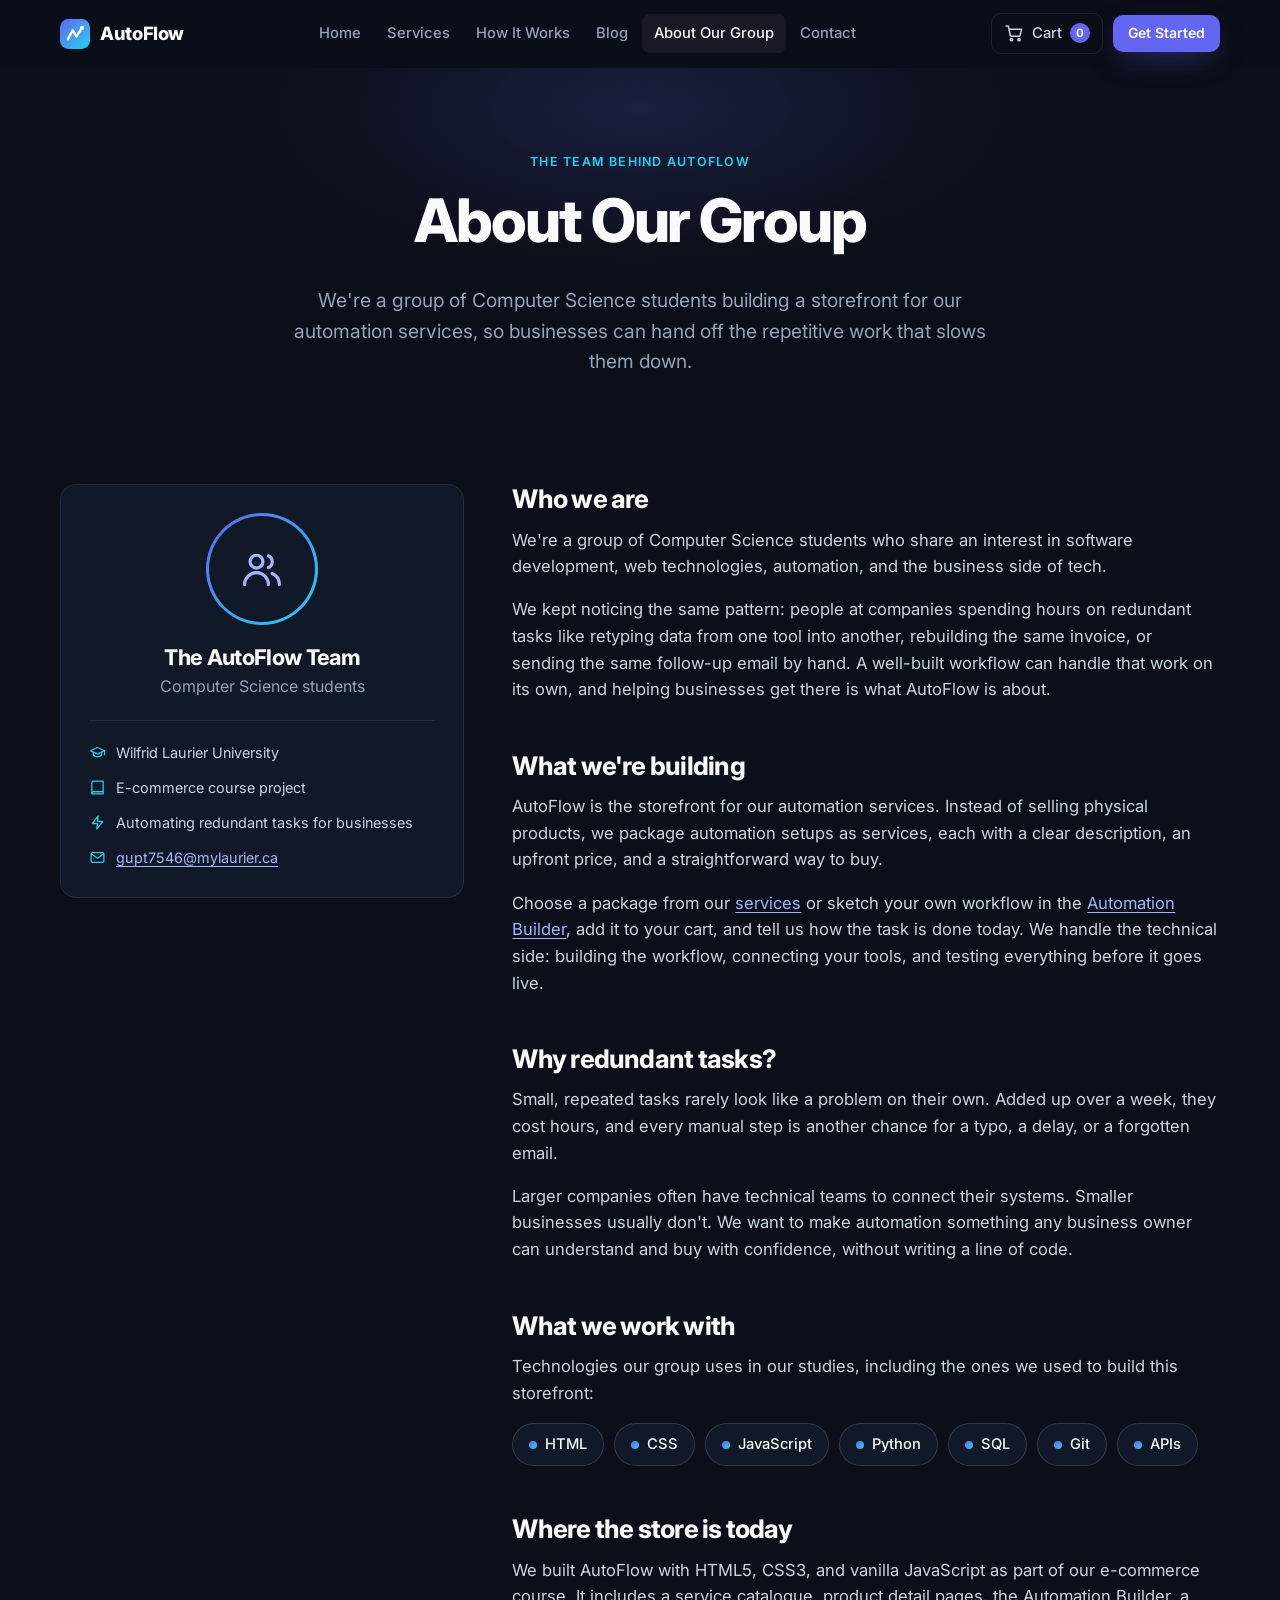
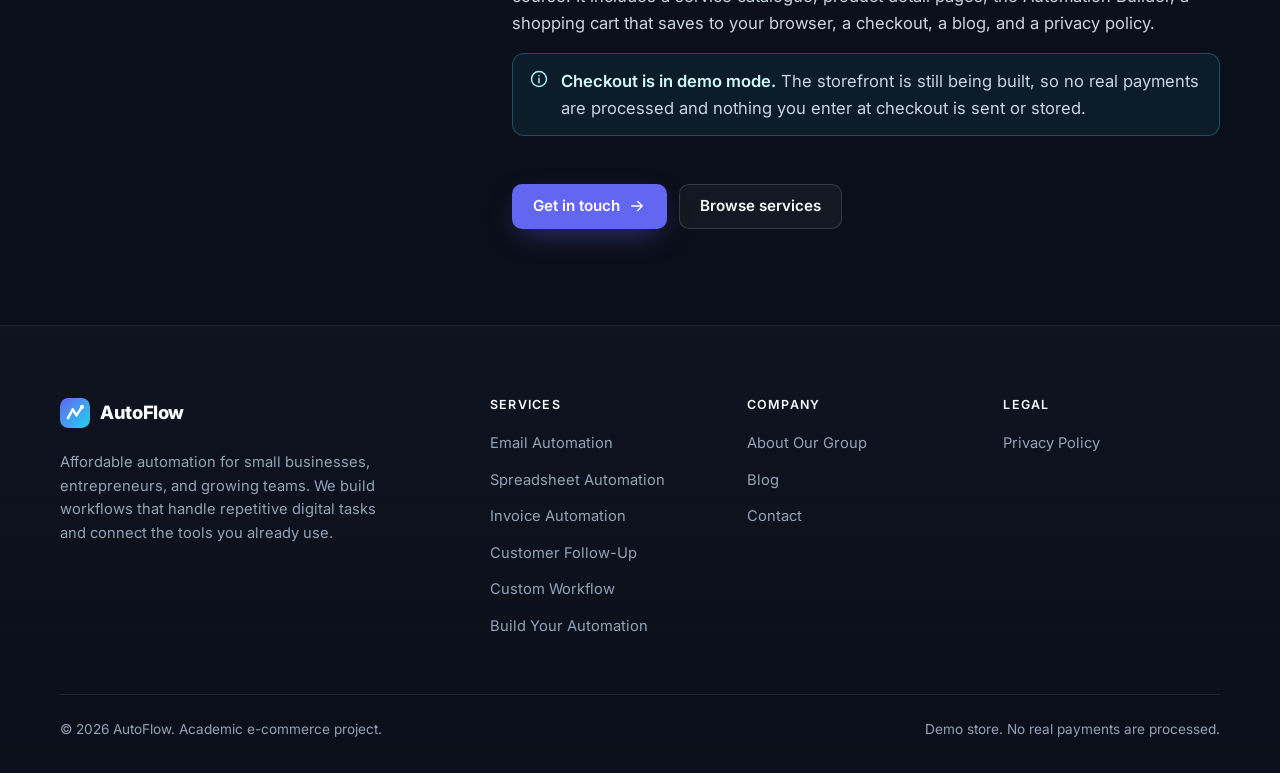
==== commit 3ac0ce57: "Add files via upload" ====
--- a/autoflow/about.html
+++ b/autoflow/about.html
@@ -3,8 +3,8 @@
 <head>
 <meta charset="utf-8">
 <meta name="viewport" content="width=device-width, initial-scale=1">
-<title>About Me | AutoFlow</title>
-<meta name="description" content="About the Computer Science student who created AutoFlow as an academic e-commerce project.">
+<title>About Our Group | AutoFlow</title>
+<meta name="description" content="Meet the group of Computer Science students behind AutoFlow, a storefront for automation services that take redundant tasks off businesses' plates.">
 <meta name="theme-color" content="#0B0F19">
 <meta name="color-scheme" content="dark">
 <link rel="icon" href="assets/images/favicon.svg" type="image/svg+xml">
@@ -22,7 +22,7 @@
   <nav class="container nav" aria-label="Main">
     <a class="logo" href="index.html" aria-label="AutoFlow home"><svg class="logo-mark" viewBox="0 0 32 32" aria-hidden="true" focusable="false"><defs><linearGradient id="lg-h" x1="0" y1="0" x2="32" y2="32" gradientUnits="userSpaceOnUse"><stop stop-color="#6366F1"/><stop offset="1" stop-color="#22D3EE"/></linearGradient></defs><rect width="32" height="32" rx="9" fill="url(#lg-h)"/><path d="M8.5 21.5 13.5 12l4 6.5 6-9" fill="none" stroke="#fff" stroke-width="2.6" stroke-linecap="round" stroke-linejoin="round"/><circle cx="23.5" cy="9.5" r="2.2" fill="#fff"/></svg><span>AutoFlow</span></a>
     <ul class="nav-links" id="primary-nav">
-      <li><a href="index.html">Home</a></li><li><a href="services.html">Services</a></li><li><a href="index.html#how-it-works">How It Works</a></li><li><a href="blog.html">Blog</a></li><li><a href="about.html" aria-current="page">About Me</a></li><li><a href="contact.html">Contact</a></li><li class="mobile-only"><a class="btn btn-primary" href="services.html">Get Started</a></li>
+      <li><a href="index.html">Home</a></li><li><a href="services.html">Services</a></li><li><a href="index.html#how-it-works">How It Works</a></li><li><a href="blog.html">Blog</a></li><li><a href="about.html" aria-current="page">About Our Group</a></li><li><a href="contact.html">Contact</a></li><li class="mobile-only"><a class="btn btn-primary" href="services.html">Get Started</a></li>
     </ul>
     <div class="nav-actions">
       <a class="cart-link" href="cart.html" data-cart-link aria-label="Cart"><svg class="icon" viewBox="0 0 24 24" fill="none" stroke="currentColor" stroke-width="1.75" stroke-linecap="round" stroke-linejoin="round" aria-hidden="true" focusable="false"><circle cx="9" cy="20" r="1.4"/><circle cx="18" cy="20" r="1.4"/><path d="M2.5 3.5h2.6l2.5 11.6a1.2 1.2 0 0 0 1.2.9h9.3a1.2 1.2 0 0 0 1.2-.9L21 7.5H6"/></svg><span class="cart-label">Cart</span><span class="cart-count" data-cart-count>0</span></a>
@@ -35,47 +35,54 @@
 
 <section class="page-hero" aria-labelledby="page-title">
   <div class="container">
-    <p class="eyebrow">The person behind AutoFlow</p>
-    <h1 id="page-title">About Me</h1>
-    <p class="lead">A Computer Science student exploring how software-based services can be built, presented, and sold online.</p>
+    <p class="eyebrow">The team behind AutoFlow</p>
+    <h1 id="page-title">About Our Group</h1>
+    <p class="lead">We're a group of Computer Science students building a storefront for our automation services, so businesses can hand off the repetitive work that slows them down.</p>
   </div>
 </section>
-<section class="section-tight" aria-label="About me">
+<section class="section-tight" aria-label="About our group">
   <div class="container about-layout">
-    <aside class="card profile-card" aria-label="Profile">
-      <div class="avatar"><div class="avatar-inner"><svg class="icon" viewBox="0 0 24 24" fill="none" stroke="currentColor" stroke-width="1.75" stroke-linecap="round" stroke-linejoin="round" aria-hidden="true" focusable="false"><circle cx="12" cy="8" r="4"/><path d="M4 21a8 8 0 0 1 16 0"/></svg></div></div>
-      <h2><em class="placeholder">[Your Name]</em></h2>
-      <p class="mb-0">Computer Science Student</p>
+    <aside class="card profile-card" aria-label="Group profile">
+      <div class="avatar"><div class="avatar-inner"><svg class="icon" viewBox="0 0 24 24" fill="none" stroke="currentColor" stroke-width="1.75" stroke-linecap="round" stroke-linejoin="round" aria-hidden="true" focusable="false"><circle cx="9" cy="8" r="3.5"/><path d="M2.5 20.5a6.5 6.5 0 0 1 13 0"/><path d="M15.5 4.8a3.5 3.5 0 0 1 0 6.4M17.5 14.4a6.5 6.5 0 0 1 4 6.1"/></svg></div></div>
+      <h2>The AutoFlow Team</h2>
+      <p class="mb-0">Computer Science students</p>
       <ul class="profile-meta">
-        <li><svg class="icon" viewBox="0 0 24 24" fill="none" stroke="currentColor" stroke-width="1.75" stroke-linecap="round" stroke-linejoin="round" aria-hidden="true" focusable="false"><path d="M2 9.5 12 5l10 4.5L12 14 2 9.5z"/><path d="M6 11.5V16c3.5 2.7 8.5 2.7 12 0v-4.5M22 9.5V15"/></svg><span><em class="placeholder">[Your University]</em></span></li>
-        <li><svg class="icon" viewBox="0 0 24 24" fill="none" stroke="currentColor" stroke-width="1.75" stroke-linecap="round" stroke-linejoin="round" aria-hidden="true" focusable="false"><path d="M4 5.5A2.5 2.5 0 0 1 6.5 3H20v15H6.5A2.5 2.5 0 0 0 4 20.5v-15z"/><path d="M4 20.5A2.5 2.5 0 0 1 6.5 18H20v3H6.5A2.5 2.5 0 0 1 4 20.5z"/></svg><span>E-Commerce course project</span></li>
-        <li><svg class="icon" viewBox="0 0 24 24" fill="none" stroke="currentColor" stroke-width="1.75" stroke-linecap="round" stroke-linejoin="round" aria-hidden="true" focusable="false"><rect x="3" y="5" width="18" height="14" rx="2"/><path d="m3.5 7 8.5 6 8.5-6"/></svg><span><em class="placeholder">[your.email@example.com]</em></span></li>
-        <li><svg class="icon" viewBox="0 0 24 24" fill="none" stroke="currentColor" stroke-width="1.75" stroke-linecap="round" stroke-linejoin="round" aria-hidden="true" focusable="false"><circle cx="12" cy="12" r="9"/><path d="M3 12h18M12 3c2.5 2.6 3.8 5.6 3.8 9s-1.3 6.4-3.8 9c-2.5-2.6-3.8-5.6-3.8-9S9.5 5.6 12 3z"/></svg><span><em class="placeholder">[LinkedIn or GitHub URL]</em></span></li>
+        <li><svg class="icon" viewBox="0 0 24 24" fill="none" stroke="currentColor" stroke-width="1.75" stroke-linecap="round" stroke-linejoin="round" aria-hidden="true" focusable="false"><path d="M2 9.5 12 5l10 4.5L12 14 2 9.5z"/><path d="M6 11.5V16c3.5 2.7 8.5 2.7 12 0v-4.5M22 9.5V15"/></svg><span>Wilfrid Laurier University</span></li>
+        <li><svg class="icon" viewBox="0 0 24 24" fill="none" stroke="currentColor" stroke-width="1.75" stroke-linecap="round" stroke-linejoin="round" aria-hidden="true" focusable="false"><path d="M4 5.5A2.5 2.5 0 0 1 6.5 3H20v15H6.5A2.5 2.5 0 0 0 4 20.5v-15z"/><path d="M4 20.5A2.5 2.5 0 0 1 6.5 18H20v3H6.5A2.5 2.5 0 0 1 4 20.5z"/></svg><span>E-commerce course project</span></li>
+        <li><svg class="icon" viewBox="0 0 24 24" fill="none" stroke="currentColor" stroke-width="1.75" stroke-linecap="round" stroke-linejoin="round" aria-hidden="true" focusable="false"><path d="M13 2.5 4.5 13.5H12l-1 8 8.5-11H12l1-8z"/></svg><span>Automating redundant tasks for businesses</span></li>
+        <li><svg class="icon" viewBox="0 0 24 24" fill="none" stroke="currentColor" stroke-width="1.75" stroke-linecap="round" stroke-linejoin="round" aria-hidden="true" focusable="false"><rect x="3" y="5" width="18" height="14" rx="2"/><path d="m3.5 7 8.5 6 8.5-6"/></svg><span><a href="mailto:gupt7546@mylaurier.ca">gupt7546@mylaurier.ca</a></span></li>
       </ul>
     </aside>
     <div class="about-content">
       <div class="about-block">
-        <h2>About Me</h2>
-        <p>I am a Computer Science student interested in software development, web technologies, automation, and digital business.</p>
-        <p>AutoFlow was created as an e-commerce project exploring how software-based services can be offered and presented through an online business. Instead of selling physical products, AutoFlow sells automation setups — packaged services with clear descriptions, upfront prices, and a straightforward way to buy.</p>
-        <p><em class="placeholder">[Optional: add a sentence or two about your interests, goals, or what you hope to work on next.]</em></p>
+        <h2>Who we are</h2>
+        <p>We're a group of Computer Science students who share an interest in software development, web technologies, automation, and the business side of tech.</p>
+        <p>We kept noticing the same pattern: people at companies spending hours on redundant tasks like retyping data from one tool into another, rebuilding the same invoice, or sending the same follow-up email by hand. A well-built workflow can handle that work on its own, and helping businesses get there is what AutoFlow is about.</p>
       </div>
       <div class="about-block">
-        <h2>Why AutoFlow?</h2>
-        <p>The idea behind AutoFlow came from the large number of repetitive digital tasks businesses perform every day — copying customer details between tools, building the same invoices, and sending the same follow-up emails.</p>
-        <p>By combining software development with automation, routine processes can be made faster, more consistent, and easier to manage. AutoFlow presents that idea as a set of services that non-technical business owners can understand and purchase with confidence.</p>
+        <h2>What we're building</h2>
+        <p>AutoFlow is the storefront for our automation services. Instead of selling physical products, we package automation setups as services, each with a clear description, an upfront price, and a straightforward way to buy.</p>
+        <p>Choose a package from our <a href="services.html">services</a> or sketch your own workflow in the <a href="automation-builder.html">Automation Builder</a>, add it to your cart, and tell us how the task is done today. We handle the technical side: building the workflow, connecting your tools, and testing everything before it goes live.</p>
       </div>
       <div class="about-block">
-        <h2>Skills / Technologies</h2>
-        <p>Technologies I am learning and using in my studies, including those used to build this website:</p>
+        <h2>Why redundant tasks?</h2>
+        <p>Small, repeated tasks rarely look like a problem on their own. Added up over a week, they cost hours, and every manual step is another chance for a typo, a delay, or a forgotten email.</p>
+        <p>Larger companies often have technical teams to connect their systems. Smaller businesses usually don't. We want to make automation something any business owner can understand and buy with confidence, without writing a line of code.</p>
+      </div>
+      <div class="about-block">
+        <h2>What we work with</h2>
+        <p>Technologies our group uses in our studies, including the ones we used to build this storefront:</p>
         <ul class="skill-badges" aria-label="Skills and technologies"><li class="skill-badge"><span class="dot" aria-hidden="true"></span>HTML</li><li class="skill-badge"><span class="dot" aria-hidden="true"></span>CSS</li><li class="skill-badge"><span class="dot" aria-hidden="true"></span>JavaScript</li><li class="skill-badge"><span class="dot" aria-hidden="true"></span>Python</li><li class="skill-badge"><span class="dot" aria-hidden="true"></span>SQL</li><li class="skill-badge"><span class="dot" aria-hidden="true"></span>Git</li><li class="skill-badge"><span class="dot" aria-hidden="true"></span>APIs</li></ul>
       </div>
       <div class="about-block">
-        <h2>About this project</h2>
-        <p>This website was built with HTML5, CSS3, and vanilla JavaScript as an academic e-commerce project. It demonstrates a product catalogue, product detail pages, a working shopping cart that saves to your browser, a demo checkout, a blog, and a privacy policy.</p>
-        <div class="notice"><svg class="icon" viewBox="0 0 24 24" fill="none" stroke="currentColor" stroke-width="1.75" stroke-linecap="round" stroke-linejoin="round" aria-hidden="true" focusable="false"><circle cx="12" cy="12" r="9"/><path d="M12 11v5.5M12 7.8v.2"/></svg><p><strong>Academic demonstration.</strong> AutoFlow is a fictional company. No real services are sold and no real payments are processed.</p></div>
+        <h2>Where the store is today</h2>
+        <p>We built AutoFlow with HTML5, CSS3, and vanilla JavaScript as part of our e-commerce course. It includes a service catalogue, product detail pages, the Automation Builder, a shopping cart that saves to your browser, a checkout, a blog, and a privacy policy.</p>
+        <div class="notice"><svg class="icon" viewBox="0 0 24 24" fill="none" stroke="currentColor" stroke-width="1.75" stroke-linecap="round" stroke-linejoin="round" aria-hidden="true" focusable="false"><circle cx="12" cy="12" r="9"/><path d="M12 11v5.5M12 7.8v.2"/></svg><p><strong>Checkout is in demo mode.</strong> The storefront is still being built, so no real payments are processed and nothing you enter at checkout is sent or stored.</p></div>
       </div>
-      <a class="btn btn-primary" href="contact.html">Get in touch <svg class="icon icon-arrow" viewBox="0 0 24 24" fill="none" stroke="currentColor" stroke-width="1.75" stroke-linecap="round" stroke-linejoin="round" aria-hidden="true" focusable="false"><path d="M5 12h14M13 6l6 6-6 6"/></svg></a>
+      <div class="about-actions">
+        <a class="btn btn-primary" href="contact.html">Get in touch <svg class="icon icon-arrow" viewBox="0 0 24 24" fill="none" stroke="currentColor" stroke-width="1.75" stroke-linecap="round" stroke-linejoin="round" aria-hidden="true" focusable="false"><path d="M5 12h14M13 6l6 6-6 6"/></svg></a>
+        <a class="btn btn-secondary" href="services.html">Browse services</a>
+      </div>
     </div>
   </div>
 </section>
@@ -102,7 +109,7 @@
       <div>
         <h2 class="footer-title">Company</h2>
         <ul class="footer-links">
-          <li><a href="about.html">About Me</a></li>
+          <li><a href="about.html">About Our Group</a></li>
           <li><a href="blog.html">Blog</a></li>
           <li><a href="contact.html">Contact</a></li>
         </ul>
@@ -116,7 +123,7 @@
     </div>
     <div class="footer-bottom">
       <p>© 2026 AutoFlow. Academic e-commerce project.</p>
-      <p>Demo store — no real payments are processed.</p>
+      <p>Demo store. No real payments are processed.</p>
     </div>
   </div>
 </footer>
--- a/autoflow/css/style.css
+++ b/autoflow/css/style.css
@@ -1,7 +1,4 @@
-/* ==========================================================================
-   AutoFlow — Global stylesheet
-   Academic e-commerce project · HTML5 / CSS3 / Vanilla JS
-   ========================================================================== */
+/* AutoFlow styles */
 
 /* ---------- Design tokens ---------- */
 :root {
@@ -32,6 +29,7 @@
 
 /* ---------- Reset / base ---------- */
 *, *::before, *::after { box-sizing: border-box; }
+[hidden] { display: none !important; }
 html { scroll-behavior: smooth; scroll-padding-top: calc(var(--header-h) + 16px); -webkit-text-size-adjust: 100%; }
 body {
   margin: 0;
@@ -181,6 +179,7 @@
 }
 .nav-links a:hover, .nav-links a[aria-current="page"] { color: var(--text); background: rgba(255, 255, 255, 0.05); }
 .nav-links .mobile-only { display: none; }
+.nav-links a { white-space: nowrap; }
 .nav-actions { display: flex; align-items: center; gap: 10px; }
 .cart-link {
   display: inline-flex; align-items: center; gap: 8px; padding: 8px 12px; border-radius: 10px;
@@ -220,6 +219,11 @@
 @media (max-width: 420px) {
   .cart-link .cart-label { display: none; }
 }
+/* Tighter desktop nav between the hamburger breakpoint and wide screens */
+@media (min-width: 981px) and (max-width: 1140px) {
+  .nav-links a { padding: 8px 9px; }
+  .cart-link .cart-label { display: none; }
+}
 
 /* ---------- Cards ---------- */
 .card {
@@ -317,7 +321,7 @@
 .product-card-top { display: flex; align-items: flex-start; justify-content: space-between; gap: 12px; }
 .product-category { font-size: 0.72rem; font-weight: 600; letter-spacing: 0.09em; text-transform: uppercase; color: var(--muted); margin-bottom: 6px; display: block; }
 .product-card h3 { font-size: 1.25rem; }
-.product-card .desc { margin-bottom: 20px; }
+.product-card .desc { margin-bottom: 20px; flex-grow: 1; }
 .price { display: flex; align-items: baseline; flex-wrap: wrap; gap: 6px; margin: 0 0 20px; color: var(--text); }
 .price-amount { font-size: 2rem; font-weight: 800; letter-spacing: -0.03em; line-height: 1; }
 .price-prefix, .price-suffix { font-size: 0.85rem; color: var(--muted); font-weight: 500; }
@@ -528,7 +532,7 @@
   .cart-item .icon-box { grid-area: icon; align-self: start; width: 40px; height: 40px; }
   .cart-item-info { grid-area: info; }
   .cart-item .qty { grid-area: qty; justify-self: start; }
-  .cart-line-total { grid-area: total; }
+  .cart-line-total { grid-area: total; min-width: 0; }
   .remove-btn { grid-area: remove; justify-self: end; }
 }
 
@@ -682,10 +686,12 @@
 .profile-meta { list-style: none; padding: 20px 0 0; margin: 20px 0 0; border-top: 1px solid var(--border); display: grid; gap: 12px; text-align: left; font-size: 0.9rem; }
 .profile-meta li { display: flex; gap: 10px; align-items: flex-start; color: var(--text-soft); }
 .profile-meta .icon { width: 17px; height: 17px; color: var(--accent); margin-top: 3px; }
-.placeholder { color: #A5F3FC; background: rgba(34, 211, 238, 0.08); border: 1px dashed rgba(34, 211, 238, 0.4); padding: 0 6px; border-radius: 6px; font-style: normal; overflow-wrap: anywhere; -webkit-box-decoration-break: clone; box-decoration-break: clone; }
 .about-content h2 { font-size: 1.6rem; margin-top: 0; }
 .about-block { margin-bottom: 48px; }
 .about-block p { color: var(--text-soft); font-size: 1.04rem; }
+.about-block a, .profile-meta a { color: #A5B4FC; text-decoration: underline; text-underline-offset: 3px; }
+.about-block a:hover, .profile-meta a:hover { color: var(--accent); }
+.about-actions { display: flex; flex-wrap: wrap; gap: 12px; }
 .skill-badges { list-style: none; padding: 0; margin: 0; display: flex; flex-wrap: wrap; gap: 10px; }
 .skill-badge { display: inline-flex; align-items: center; gap: 8px; padding: 9px 16px; border-radius: 999px; background: var(--bg-2); border: 1px solid var(--border-strong); font-weight: 500; font-size: 0.92rem; color: var(--text); transition: border-color 0.15s ease, transform 0.15s ease; }
 .skill-badge:hover { border-color: var(--border-hover); transform: translateY(-2px); }
